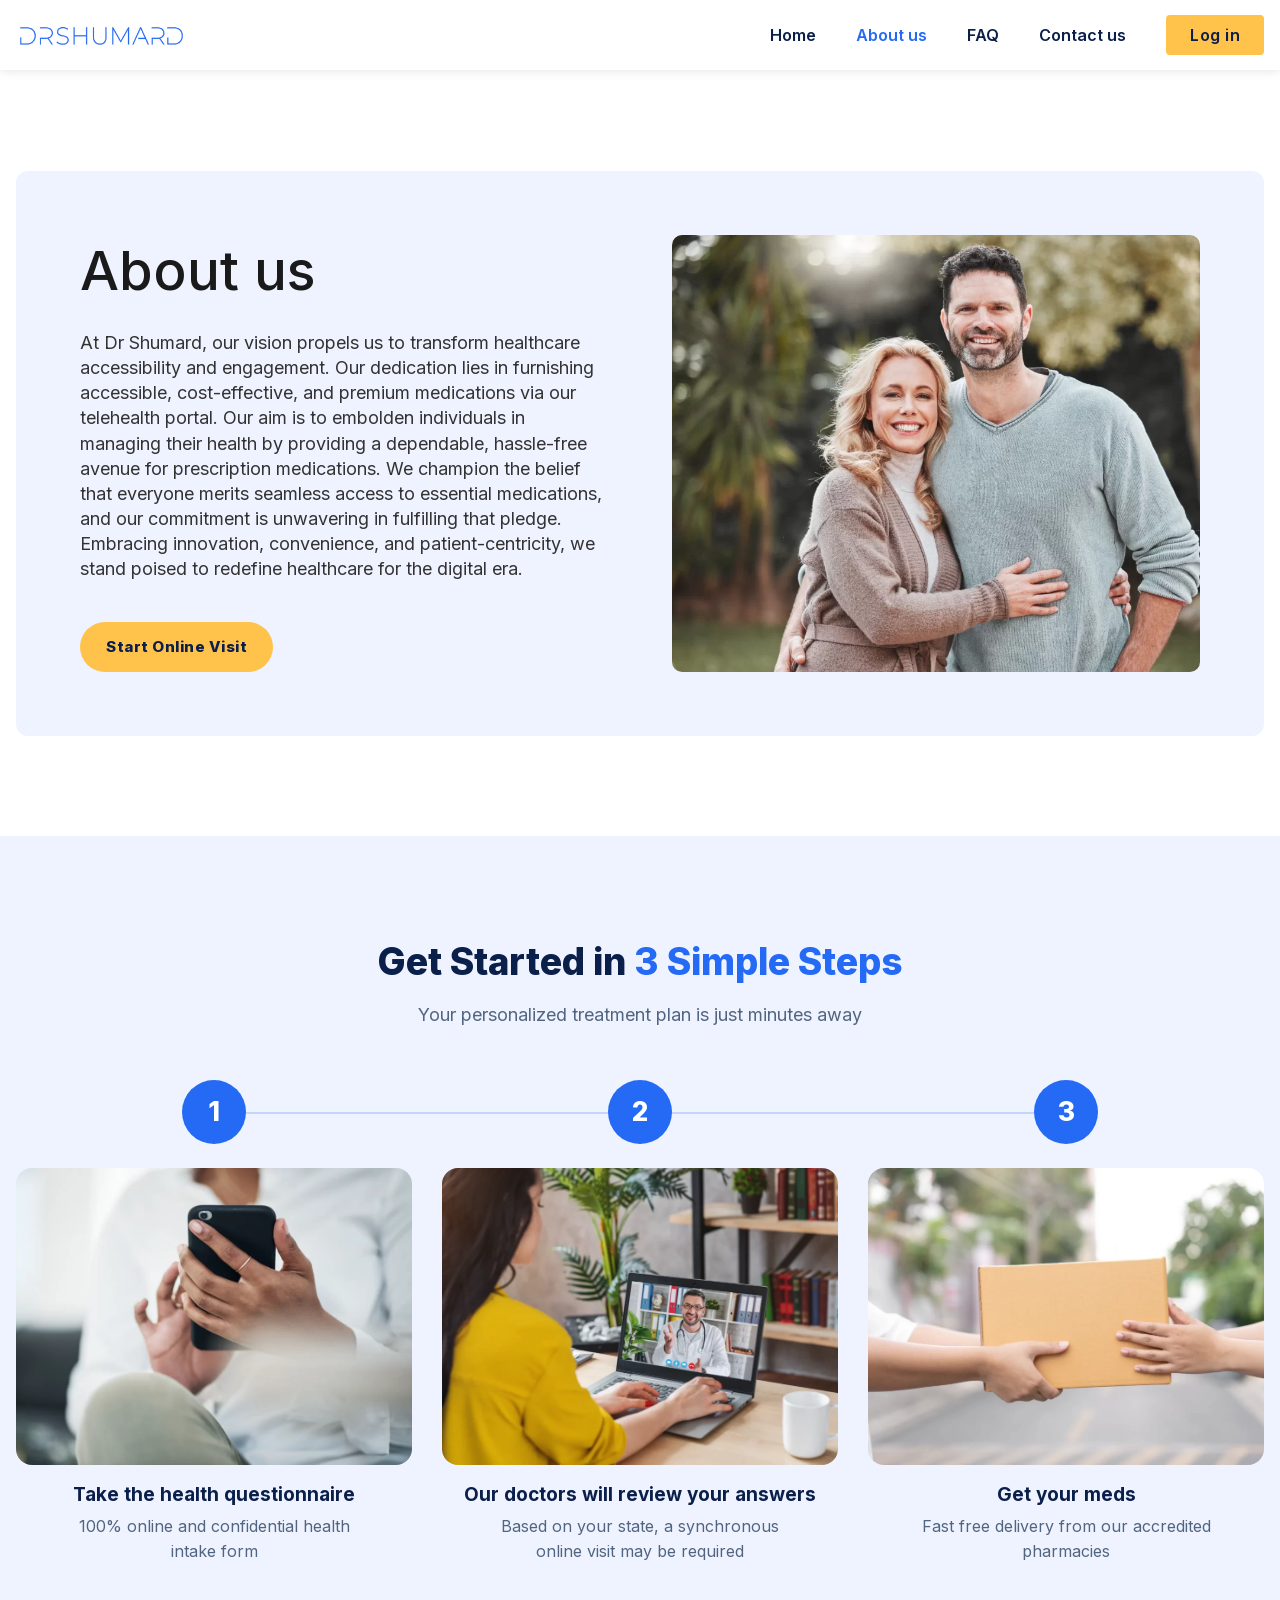
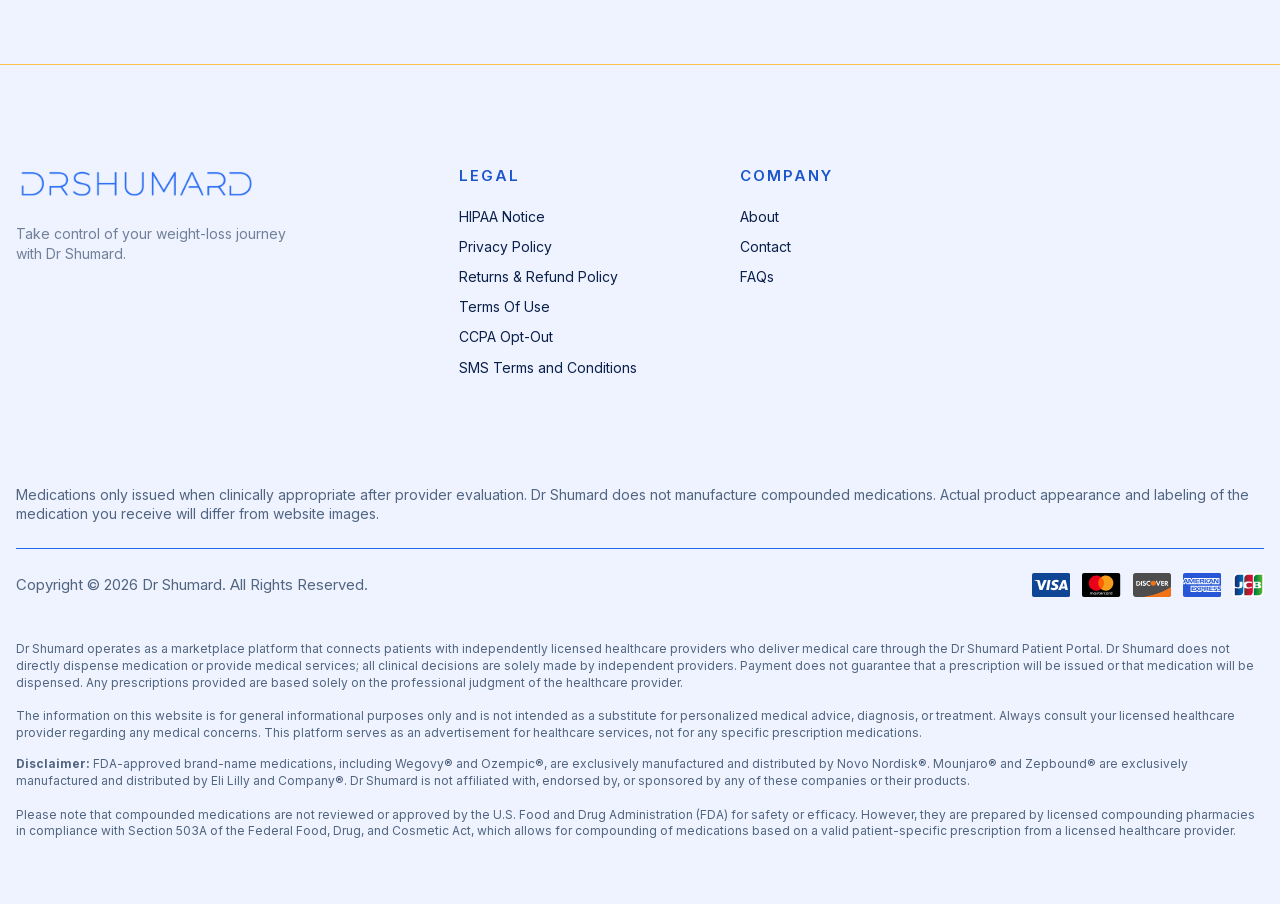
==== about/index.html @ da800d88 "Static Dr Shumard site, rebuilt from taylazhealth.com Plain HTML/CSS, no build step. Native contact " ====
<!DOCTYPE html>
<html lang="en">
<head>
  <meta charset="UTF-8">
  <meta name="viewport" content="width=device-width, initial-scale=1">
  <title>About Us – Dr Shumard</title>
  <link rel="canonical" href="https://drshumard.com/about/">
  <link rel="preload" href="/assets/fonts/inter-var.woff2" as="font" type="font/woff2" crossorigin>
  <link rel="stylesheet" href="/assets/css/style.css">
  <!-- WhiteLabelMD intake + tracking scripts, carried over from the original site -->
  <script>
function checkDebug(){if(!1===window.be_quiet)return!0;if(!1===window.checkDebugValue)return!1;if(window.checkDebugValue)return!0;return"1"===new URLSearchParams(window.location.search).get("elog")?window.checkDebugValue=!0:window.checkDebugValue=!1,window.checkDebugValue}
        function elog(e,c){c?console.log(e):checkDebug()&&console.log(e)}
        function tracking_start() { 
           var reset = new URLSearchParams(window.location.search).get("_track_reset");
           if(reset == "1") {
              forceTrackingCookie("");
           }
        
        }
function setTrackId(e) {
	elog("****SET efcid:" + e,window.trackDebug);
    window.trackingInfo.unid = e;
    wlmdSetCookie("efcid", e, 7);
    window.trackingInfo.codeset = 1;
    wlmdSetCookie("wlmd_tracking_unid", e, 7);
    elog("****Finished set efcid:" + e, window.trackDebug);
}
function useTrackId(e) {
	elog("****USE efcid:" + e);
    window.trackingInfo.unid = e;
    //wlmdSetCookie("efcid", e);
    window.trackingInfo.codeset = 1;
    //wlmdSetCookie("wlmd_tracking_unid", e, 7);
    elog("****Finished set efcid:" + e);
}

window.trackDebug = false;
  </script>
  <script src="/wp-content/uploads/common/wlmd-intake-default.js"></script>
  <script>
    /* set sku here, if chosen */
    window.page_presets = { "productRequested": "" };
    window.page_presets["caller_page"] = urlNoHash();
    function checkoutTrackingString() { return ""; }
  </script>
</head>
<body>
  <a class="skip-link" href="#main">Skip to main content</a>
  <a class="skip-link" href="#footer">Skip to footer</a>
  <header class="site-header">
    <div class="section site-header__bar">
      <div class="container site-header__inner">
        <a class="site-logo" href="/"><img src="/assets/img/logo.png" width="600" height="89" alt="Dr Shumard" fetchpriority="high"></a>
        <nav class="site-nav" aria-label="Menu">
          <ul class="site-nav__items" id="site-menu">
          <li><a href="/">Home</a></li>
          <li><a href="/about/" aria-current="page">About us</a></li>
          <li><a href="/faq/">FAQ</a></li>
          <li><a href="/contact-us/">Contact us</a></li>
          <li><a class="btn header-btn" href="https://drshumard.practicebetter.io/#/signin" target="_blank" rel="noopener">Log in</a></li>
          </ul>
          <button class="site-nav__toggle" type="button" aria-expanded="false" aria-controls="site-menu" aria-label="Open menu"><span class="site-nav__bars"><span></span></span></button>
        </nav>
      </div>
    </div>
  </header>
  <main id="main">
    <section class="section treat-info__section">
      <div class="container">
        <div class="block treat-info__container">
          <div class="block treat-info__content">
            <h1 class="treat-info__content-heading">About us</h1>
            <div class="treat-info__content-text rich-text">
<p>At Dr Shumard, our vision propels us to transform healthcare accessibility and engagement. Our dedication lies in furnishing accessible, cost-effective, and premium medications via our telehealth portal. Our aim is to embolden individuals in managing their health by providing a dependable, hassle-free avenue for prescription medications. We champion the belief that everyone merits seamless access to essential medications, and our commitment is unwavering in fulfilling that pledge. Embracing innovation, convenience, and patient-centricity, we stand poised to redefine healthcare for the digital era.</p>
            </div>
            <a class="btn btn-primary" href="/weight-loss-intake/">Start Online Visit</a>
          </div>
          <div class="block treat-info__image-wrap">
            <img class="treat-info__image" src="/assets/img/couple.webp" width="1024" height="738" alt="Happy couple embracing in a natural setting" loading="lazy">
          </div>
        </div>
      </div>
    </section>
    <section class="section steps-section" id="steps">
      <div class="container steps__inner">
        <h2 class="steps__title accent-text">Get Started in <span>3 Simple Steps</span></h2>
        <div class="steps__subtitle">Your personalized treatment plan is just minutes away</div>
        <ol class="steps__track">
          <li class="steps__item">
            <div class="steps__node"><span class="steps__node-num">1</span></div>
            <div class="steps__media"><img class="steps__image" src="/assets/img/phone.webp" width="1024" height="689" alt="Woman using a smartphone in a relaxed setting" loading="lazy"></div>
            <h3 class="steps__step-title">Take the health questionnaire</h3>
            <div class="steps__text">100% online and confidential health intake form</div>
          </li>
          <li class="steps__item">
            <div class="steps__node"><span class="steps__node-num">2</span></div>
            <div class="steps__media"><img class="steps__image" src="/assets/img/video-call.webp" width="1024" height="683" alt="Woman on a video call with her doctor" loading="lazy"></div>
            <h3 class="steps__step-title">Our doctors will review your answers</h3>
            <div class="steps__text">Based on your state, a synchronous online visit may be required</div>
          </li>
          <li class="steps__item">
            <div class="steps__node"><span class="steps__node-num">3</span></div>
            <div class="steps__media"><img class="steps__image" src="/assets/img/package.webp" width="1024" height="683" alt="Courier handing over a package" loading="lazy"></div>
            <h3 class="steps__step-title">Get your meds</h3>
            <div class="steps__text">Fast free delivery from our accredited pharmacies</div>
          </li>
        </ol>
      </div>
    </section>
  </main>
  <footer class="site-footer" id="footer">
    <div class="section site-footer__top">
      <div class="container site-footer__grid">
        <div class="block site-footer__brand">
          <a class="site-footer__logo" href="/"><img src="/assets/img/logo.png" width="600" height="89" alt="Dr Shumard" loading="lazy"></a>
          <div class="site-footer__tagline">Take control of your weight-loss journey with Dr Shumard.</div>
        </div>
        <div class="site-footer__columns">
          <div class="block footer-column">
            <div class="footer-column--title">Legal</div>
            <ul class="footer-column--menu">
              <li><a href="/hipaa/">HIPAA Notice</a></li>
              <li><a href="/privacy/">Privacy Policy</a></li>
              <li><a href="/returns-refund-policy/">Returns &amp; Refund Policy</a></li>
              <li><a href="/terms/">Terms Of Use</a></li>
              <li><a href="/ccpa/">CCPA Opt-Out</a></li>
              <li><a href="/sms-terms-and-conditions/">SMS Terms and Conditions</a></li>
            </ul>
          </div>
          <div class="block footer-column">
            <div class="footer-column--title">Company</div>
            <ul class="footer-column--menu footer-column--company">
              <li><a href="/about/">About</a></li>
              <li><a href="/contact-us/">Contact</a></li>
              <li><a href="/faq/">FAQs</a></li>
            </ul>
          </div>
        </div>
      </div>
    </div>
    <div class="section site-footer__bottom">
      <div class="container">
        <div class="site-footer__notice">Medications only issued when clinically appropriate after provider evaluation. Dr Shumard does not manufacture compounded medications. Actual product appearance and labeling of the medication you receive will differ from website images.</div>
        <hr class="site-footer__divider">
        <div class="block site-footer__row">
          <div class="site-footer__copyright">Copyright © 2026 Dr Shumard. All Rights Reserved.</div>
          <div class="site-footer__payments">
          <svg class="footer-pay-icon" role="img" aria-label="Visa" xmlns="http://www.w3.org/2000/svg" width="750" height="471" viewBox="0 0 750 471"><defs></defs><g stroke="none" stroke-width="1" fill="none" fill-rule="evenodd"><g fill-rule="nonzero"><rect fill="#0E4595" x="0" y="0" width="750" height="471" rx="40"></rect><polygon fill="#FFFFFF" points="278.1975 334.2275 311.5585 138.4655 364.9175 138.4655 331.5335 334.2275"></polygon><path d="M524.3075,142.6875 C513.7355,138.7215 497.1715,134.4655 476.4845,134.4655 C423.7605,134.4655 386.6205,161.0165 386.3045,199.0695 C386.0075,227.1985 412.8185,242.8905 433.0585,252.2545 C453.8275,261.8495 460.8105,267.9695 460.7115,276.5375 C460.5795,289.6595 444.1255,295.6545 428.7885,295.6545 C407.4315,295.6545 396.0855,292.6875 378.5625,285.3785 L371.6865,282.2665 L364.1975,326.0905 C376.6605,331.5545 399.7065,336.2895 423.6355,336.5345 C479.7245,336.5345 516.1365,310.2875 516.5505,269.6525 C516.7515,247.3835 502.5355,230.4355 471.7515,216.4645 C453.1005,207.4085 441.6785,201.3655 441.7995,192.1955 C441.7995,184.0585 451.4675,175.3575 472.3565,175.3575 C489.8055,175.0865 502.4445,178.8915 512.2925,182.8575 L517.0745,185.1165 L524.3075,142.6875" fill="#FFFFFF"></path><path d="M661.6145,138.4655 L620.3835,138.4655 C607.6105,138.4655 598.0525,141.9515 592.4425,154.6995 L513.1975,334.1025 L569.2285,334.1025 C569.2285,334.1025 578.3905,309.9805 580.4625,304.6845 C586.5855,304.6845 641.0165,304.7685 648.7985,304.7685 C650.3945,311.6215 655.2905,334.1025 655.2905,334.1025 L704.8025,334.1025 L661.6145,138.4655 Z M596.1975,264.8725 C600.6105,253.5935 617.4565,210.1495 617.4565,210.1495 C617.1415,210.6705 621.8365,198.8155 624.5315,191.4655 L628.1385,208.3435 C628.1385,208.3435 638.3555,255.0725 640.4905,264.8715 L596.1975,264.8715 L596.1975,264.8725 Z" fill="#FFFFFF"></path><path d="M 45.878906 138.46484 L 45.197266 142.53906 C 66.288263 147.64458 85.126465 155.03257 101.61914 164.22461 L 148.96484 333.91602 L 205.41992 333.84961 L 289.42383 138.46484 L 232.90234 138.46484 L 180.66211 271.96094 L 175.0957 244.83203 C 174.83824 244.00408 174.55942 243.17304 174.27344 242.3418 L 156.10742 154.99219 C 152.87742 142.59619 143.50892 138.89684 131.91992 138.46484 L 45.878906 138.46484 z " style="fill:#ffffff;fill-opacity:1"></path></g></g></svg>
          <svg class="footer-pay-icon" role="img" aria-label="Mastercard" xmlns="http://www.w3.org/2000/svg" width="750" height="471" viewBox="0 0 750 471"><defs></defs><g stroke="none" stroke-width="1" fill="none" fill-rule="evenodd"><g fill-rule="nonzero"><rect fill="#000000" x="0" y="0" width="750" height="471" rx="40"></rect><g transform="translate(133.000000, 48.000000)"><path d="M88.13,373.67 L88.13,348.82 C88.13,339.29 82.33,333.08 72.81,333.08 C67.81,333.08 62.46,334.74 58.73,340.08 C55.83,335.52 51.73,333.08 45.48,333.08 C40.7599149,332.876008 36.2525337,335.054575 33.48,338.88 L33.48,333.88 L25.61,333.88 L25.61,373.64 L33.48,373.64 L33.48,350.89 C33.48,343.89 37.62,340.54 43.42,340.54 C49.22,340.54 52.53,344.27 52.53,350.89 L52.53,373.67 L60.4,373.67 L60.4,350.89 C60.4,343.89 64.54,340.54 70.34,340.54 C76.14,340.54 79.45,344.27 79.45,350.89 L79.45,373.67 L88.13,373.67 Z M217.35,334.32 L202.85,334.32 L202.85,322.32 L195,322.32 L195,334.32 L186.72,334.32 L186.72,341.32 L195,341.32 L195,360 C195,369.11 198.31,374.5 208.25,374.5 C212.015784,374.421483 215.705651,373.426077 219,371.6 L216.51,364.6 C214.275685,365.996557 211.684475,366.715565 209.05,366.67 C204.91,366.67 202.84,364.18 202.84,360.04 L202.84,341 L217.34,341 L217.34,334.37 L217.35,334.32 Z M291.07,333.08 C286.709355,332.982846 282.618836,335.185726 280.3,338.88 L280.3,333.88 L272.43,333.88 L272.43,373.64 L280.3,373.64 L280.3,351.31 C280.3,344.68 283.61,340.54 289,340.54 C290.818809,340.613783 292.62352,340.892205 294.38,341.37 L296.87,333.91 C294.971013,333.43126 293.02704,333.153071 291.07,333.08 Z M179.66,337.22 C175.52,334.32 169.72,333.08 163.51,333.08 C153.57,333.08 147.36,337.64 147.36,345.51 C147.36,352.14 151.92,355.86 160.61,357.11 L164.75,357.52 C169.31,358.35 172.21,360.01 172.21,362.08 C172.21,364.98 168.9,367.08 162.68,367.08 C157.930627,367.177716 153.278889,365.724267 149.43,362.94 L145.29,369.15 C151.09,373.29 158.13,374.15 162.29,374.15 C173.89,374.15 180.1,368.77 180.1,361.31 C180.1,354.31 175.1,350.96 166.43,349.71 L162.29,349.3 C158.56,348.89 155.29,347.64 155.29,345.16 C155.29,342.26 158.6,340.16 163.16,340.16 C168.16,340.16 173.1,342.23 175.59,343.47 L179.66,337.22 Z M299.77,353.79 C299.77,365.79 307.64,374.5 320.48,374.5 C326.28,374.5 330.42,373.26 334.56,369.94 L330.42,363.73 C327.488758,366.10388 323.841703,367.41823 320.07,367.46 C313.07,367.46 307.64,362.08 307.64,354.21 C307.64,346.34 313,341 320.07,341 C323.841703,341.04177 327.488758,342.35612 330.42,344.73 L334.56,338.52 C330.42,335.21 326.28,333.96 320.48,333.96 C308.05,333.13 299.77,341.83 299.77,353.84 L299.77,353.79 Z M244.27,333.08 C232.67,333.08 224.8,341.36 224.8,353.79 C224.8,366.22 233.08,374.5 245.09,374.5 C250.932775,374.623408 256.638486,372.722682 261.24,369.12 L257.1,363.32 C253.772132,365.898743 249.708598,367.349004 245.5,367.46 C240.12,367.46 234.32,364.15 233.5,357.11 L262.91,357.11 L262.91,353.8 C262.91,341.37 255.45,333.09 244.27,333.09 L244.27,333.08 Z M243.86,340.54 C249.66,340.54 253.8,344.27 254.21,350.48 L232.68,350.48 C233.92,344.68 237.68,340.54 243.86,340.54 Z M136.59,353.79 L136.59,333.91 L128.72,333.91 L128.72,338.91 C125.82,335.18 121.72,333.11 115.88,333.11 C104.7,333.11 96.41,341.81 96.41,353.82 C96.41,365.83 104.69,374.53 115.88,374.53 C121.68,374.53 125.82,372.46 128.72,368.73 L128.72,373.73 L136.59,373.73 L136.59,353.79 Z M104.7,353.79 C104.7,346.33 109.26,340.54 117.13,340.54 C124.59,340.54 129.13,346.34 129.13,353.79 C129.13,361.66 124.13,367.04 117.13,367.04 C109.26,367.45 104.7,361.24 104.7,353.79 Z M410.78,333.08 C406.419355,332.982846 402.328836,335.185726 400.01,338.88 L400.01,333.88 L392.14,333.88 L392.14,373.64 L400,373.64 L400,351.31 C400,344.68 403.31,340.54 408.7,340.54 C410.518809,340.613783 412.32352,340.892205 414.08,341.37 L416.57,333.91 C414.671013,333.43126 412.72704,333.153071 410.77,333.08 L410.78,333.08 Z M380.13,353.79 L380.13,333.91 L372.26,333.91 L372.26,338.91 C369.36,335.18 365.26,333.11 359.42,333.11 C348.24,333.11 339.95,341.81 339.95,353.82 C339.95,365.83 348.23,374.53 359.42,374.53 C365.22,374.53 369.36,372.46 372.26,368.73 L372.26,373.73 L380.13,373.73 L380.13,353.79 Z M348.24,353.79 C348.24,346.33 352.8,340.54 360.67,340.54 C368.13,340.54 372.67,346.34 372.67,353.79 C372.67,361.66 367.67,367.04 360.67,367.04 C352.8,367.45 348.24,361.24 348.24,353.79 Z M460.07,353.79 L460.07,318.17 L452.2,318.17 L452.2,338.88 C449.3,335.15 445.2,333.08 439.36,333.08 C428.18,333.08 419.89,341.78 419.89,353.79 C419.89,365.8 428.17,374.5 439.36,374.5 C445.16,374.5 449.3,372.43 452.2,368.7 L452.2,373.7 L460.07,373.7 L460.07,353.79 Z M428.18,353.79 C428.18,346.33 432.74,340.54 440.61,340.54 C448.07,340.54 452.61,346.34 452.61,353.79 C452.61,361.66 447.61,367.04 440.61,367.04 C432.73,367.46 428.17,361.25 428.17,353.79 L428.18,353.79 Z" fill="#FFFFFF"></path><g><rect fill="#FF5F00" x="170.55" y="32.39" width="143.72" height="234.42"></rect><path d="M185.05,149.6 C185.05997,103.912554 205.96046,60.7376085 241.79,32.39 C180.662018,-15.6713968 92.8620037,-8.68523415 40.103462,48.4380037 C-12.6550796,105.561241 -12.6550796,193.638759 40.103462,250.761996 C92.8620037,307.885234 180.662018,314.871397 241.79,266.81 C205.96046,238.462391 185.05997,195.287446 185.05,149.6 Z" fill="#EB001B"></path><path d="M483.26,149.6 C483.30134,206.646679 450.756789,258.706022 399.455617,283.656273 C348.154445,308.606523 287.109181,302.064451 242.26,266.81 C278.098424,238.46936 299.001593,195.290092 299.001593,149.6 C299.001593,103.909908 278.098424,60.7306402 242.26,32.39 C287.109181,-2.86445052 348.154445,-9.40652324 399.455617,15.5437274 C450.756789,40.493978 483.30134,92.5533211 483.26,149.6 Z" fill="#F79E1B"></path></g></g></g></g></svg>
          <svg class="footer-pay-icon" role="img" aria-label="Discover" xmlns="http://www.w3.org/2000/svg" width="750" height="471" viewBox="0 0 750 471"><defs></defs><g stroke="none" stroke-width="1" fill="none" fill-rule="evenodd"><g fill-rule="nonzero"><path d="M52.8771038,0 C23.6793894,0 -4.55476115e-15,23.1545612 0,51.7102589 L0,419.289737 C0,447.850829 23.671801,471 52.8771038,471 L697.122894,471 C726.320615,471 750,447.845433 750,419.289737 L750,252.475404 L750,51.7102589 C750,23.1491677 726.328202,-4.4533018e-15 697.122894,0 L52.8771038,0 Z" fill="#4D4D4D"></path><path d="M314.569558,152.198414 C323.06625,152.198414 330.192577,153.9309 338.865308,158.110254 L338.865308,180.197198 C330.650269,172.563549 323.523875,169.368926 314.100058,169.368926 C295.577115,169.368926 281.009615,183.944539 281.009615,202.424438 C281.009615,221.911997 295.126279,235.620254 315.018404,235.620254 C323.972798,235.620254 330.967135,232.591128 338.865308,225.080186 L338.865308,247.178497 C329.883538,251.197965 322.604577,252.785079 314.100058,252.785079 C284.025202,252.785079 260.655798,230.849701 260.655798,202.560947 C260.655798,174.577103 284.647269,152.198414 314.569558,152.198414 Z M221.191404,152.807038 C232.293048,152.807038 242.451462,156.418802 250.944635,163.479831 L240.609981,176.340655 C235.465019,170.859895 230.599394,168.547945 224.682615,168.547945 C216.169885,168.547936 209.970327,173.154235 209.970327,179.215049 C209.970327,184.413218 213.450798,187.164422 225.302356,191.332621 C247.768529,199.141028 254.426462,206.064868 254.426462,221.354473 C254.426462,239.986821 240.026981,252.955721 219.503077,252.955721 C204.47426,252.955721 193.548154,247.330452 184.44824,234.636213 L197.205529,222.956624 C201.754702,231.315341 209.342452,235.792799 218.763144,235.792799 C227.573971,235.792799 234.097058,230.014421 234.097058,222.217168 C234.097058,218.175392 232.121269,214.709536 228.175702,212.259183 C226.189231,211.099073 222.254519,209.369382 214.522615,206.777734 C195.973058,200.43062 189.609,193.646221 189.609,180.386799 C189.609,164.636126 203.275981,152.807038 221.191404,152.807038 Z M446.886269,154.485036 L468.460788,154.485036 L495.464615,219.130417 L522.815885,154.485036 L544.22701,154.485036 L500.482644,253.198414 L489.855019,253.198414 L446.886269,154.485036 Z M64.8212135,154.632923 L93.811974,154.632923 C125.842394,154.632923 148.170827,174.418596 148.170827,202.822609 C148.170827,216.985567 141.340038,230.679389 129.788913,239.766893 C120.068962,247.437722 108.994192,250.877669 93.6598558,250.877669 L64.8212135,250.877669 L64.8212135,154.632923 Z M157.25849,154.632923 L177.009462,154.632923 L177.009462,250.877669 L157.25849,250.877669 L157.25849,154.632923 Z M553.156923,154.632923 L609.168423,154.632923 L609.168423,170.940741 L572.892875,170.940741 L572.892875,192.303392 L607.831279,192.303392 L607.831279,208.603619 L572.892875,208.603619 L572.892875,234.583122 L609.168423,234.583122 L609.168423,250.877669 L553.156923,250.877669 L553.156923,154.632923 Z M622.250596,154.632923 L651.534327,154.632923 C674.313452,154.632923 687.366663,165.030007 687.366663,183.048838 C687.366663,197.784414 679.179923,207.454847 664.302885,210.332805 L696.176385,250.877669 L671.888144,250.877669 L644.551904,212.213673 L641.977163,212.213673 L641.977163,250.877669 L622.250596,250.877669 L622.250596,154.632923 Z M641.977163,169.791736 L641.977163,198.939525 L647.748269,198.939525 C660.360308,198.939525 667.044769,193.734406 667.044769,184.05942 C667.044769,174.693052 660.359106,169.791736 648.060019,169.791736 L641.977163,169.791736 Z M84.5571663,170.940741 L84.5571663,234.583122 L89.8568962,234.583122 C102.619538,234.583122 110.679663,232.259105 116.885144,226.934514 C123.71575,221.152572 127.824519,211.920423 127.824519,202.684197 C127.824519,193.462833 123.71575,184.505917 116.885144,178.723975 C110.361615,173.113074 102.619538,170.940741 89.8568962,170.940741 L84.5571663,170.940741 Z" fill="#FFFFFF"></path><path d="M399.164288,151.559424 C428.914452,151.559424 453.031096,173.727429 453.031096,201.112187 L453.031096,201.143399 C453.031096,228.528147 428.914452,250.727374 399.164288,250.727374 C369.414125,250.727374 345.297481,228.528147 345.297481,201.143399 L345.297481,201.112187 C345.297481,173.727429 369.414125,151.559424 399.164288,151.559424 Z M749.982612,271.093939 C724.934651,288.327133 537.408564,411.490963 212.719237,470.985071 L697.105507,470.985071 C726.303228,470.985071 749.982612,447.830504 749.982612,419.274807 L749.982612,271.093939 Z" fill="#F47216"></path></g></g></svg>
          <svg class="footer-pay-icon" role="img" aria-label="American Express" xmlns="http://www.w3.org/2000/svg" width="750" height="471" viewBox="0 0 750 471"><defs></defs><g stroke="none" stroke-width="1" fill="none" fill-rule="evenodd"><g fill-rule="nonzero"><rect fill="#2557D6" x="0" y="0" width="750" height="471" rx="40"></rect><path d="M0.002688,221.18508 L36.026849,221.18508 L44.149579,201.67506 L62.334596,201.67506 L70.436042,221.18508 L141.31637,221.18508 L141.31637,206.26909 L147.64322,221.24866 L184.43894,221.24866 L190.76579,206.04654 L190.76579,221.18508 L366.91701,221.18508 L366.83451,189.15941 L370.2427,189.15941 C372.62924,189.24161 373.3263,189.46144 373.3263,193.38516 L373.3263,221.18508 L464.43232,221.18508 L464.43232,213.72973 C471.78082,217.6508 483.21064,221.18508 498.25086,221.18508 L536.57908,221.18508 L544.78163,201.67506 L562.96664,201.67506 L570.98828,221.18508 L644.84844,221.18508 L644.84844,202.65269 L656.0335,221.18508 L715.22061,221.18508 L715.22061,98.67789 L656.64543,98.67789 L656.64543,113.14614 L648.44288,98.67789 L588.33787,98.67789 L588.33787,113.14614 L580.80579,98.67789 L499.61839,98.67789 C486.02818,98.67789 474.08221,100.5669 464.43232,105.83121 L464.43232,98.67789 L408.40596,98.67789 L408.40596,105.83121 C402.26536,100.40529 393.89786,98.67789 384.59383,98.67789 L179.90796,98.67789 L166.17407,130.3194 L152.07037,98.67789 L87.59937,98.67789 L87.59937,113.14614 L80.516924,98.67789 L25.533518,98.67789 L-2.99999999e-06,156.92445 L-2.99999999e-06,221.18508 L0.002597,221.18508 L0.002688,221.18508 Z M227.39957,203.51436 L205.78472,203.51436 L205.70492,134.72064 L175.13228,203.51436 L156.62,203.51436 L125.96754,134.6597 L125.96754,203.51436 L83.084427,203.51436 L74.982981,183.92222 L31.083524,183.92222 L22.8996,203.51436 L4.7e-05,203.51436 L37.756241,115.67692 L69.08183,115.67692 L104.94103,198.84086 L104.94103,115.67692 L139.35289,115.67692 L166.94569,175.26406 L192.29297,115.67692 L227.39657,115.67692 L227.39657,203.51436 L227.39957,203.51436 Z M67.777214,165.69287 L53.346265,130.67606 L38.997794,165.69287 L67.777214,165.69287 Z M313.41947,203.51436 L242.98611,203.51436 L242.98611,115.67692 L313.41947,115.67692 L313.41947,133.96821 L264.07116,133.96821 L264.07116,149.8009 L312.23551,149.8009 L312.23551,167.80606 L264.07116,167.80606 L264.07116,185.34759 L313.41947,185.34759 L313.41947,203.51436 Z M412.67528,139.33321 C412.67528,153.33782 403.28877,160.57326 397.81863,162.74575 C402.43206,164.49434 406.37237,167.58351 408.24808,170.14281 C411.22525,174.51164 411.73875,178.41416 411.73875,186.25897 L411.73875,203.51436 L390.47278,203.51436 L390.39298,192.43732 C390.39298,187.1518 390.90115,179.55074 387.0646,175.32499 C383.98366,172.23581 379.28774,171.56552 371.69714,171.56552 L349.06363,171.56552 L349.06363,203.51436 L327.98125,203.51436 L327.98125,115.67692 L376.47552,115.67692 C387.25084,115.67692 395.18999,115.9604 402.00639,119.88413 C408.67644,123.80786 412.67529,129.53581 412.67529,139.33321 L412.67528,139.33321 Z M386.02277,152.37632 C383.1254,154.12756 379.69859,154.18584 375.59333,154.18584 L349.97998,154.18584 L349.97998,134.67583 L375.94186,134.67583 C379.61611,134.67583 383.44999,134.8401 385.94029,136.26016 C388.67536,137.53981 390.36749,140.26337 390.36749,144.02548 C390.36749,147.86443 388.75784,150.95361 386.02277,152.37632 Z M446.48908,203.51436 L424.97569,203.51436 L424.97569,115.67692 L446.48908,115.67692 L446.48908,203.51436 Z M696.22856,203.51436 L666.35032,203.51436 L626.38585,137.58727 L626.38585,203.51436 L583.44687,203.51436 L575.24166,183.92222 L531.44331,183.92222 L523.48287,203.51436 L498.81137,203.51436 C488.56284,203.51436 475.58722,201.25709 468.23872,193.79909 C460.82903,186.3411 456.97386,176.23903 456.97386,160.26593 C456.97386,147.23895 459.27791,135.33 468.33983,125.91941 C475.15621,118.90916 485.83044,115.67692 500.35982,115.67692 L520.77174,115.67692 L520.77174,134.49809 L500.78818,134.49809 C493.0938,134.49809 488.74909,135.63733 484.564,139.70147 C480.96957,143.4 478.50322,150.39171 478.50322,159.59829 C478.50322,169.00887 480.38158,175.79393 484.30061,180.22633 C487.5465,183.70232 493.445,184.75677 498.99495,184.75677 L508.46393,184.75677 L538.17987,115.67957 L569.77152,115.67957 L605.46843,198.76138 L605.46843,115.67957 L637.5709,115.67957 L674.6327,176.85368 L674.6327,115.67957 L696.22856,115.67957 L696.22856,203.51436 Z M568.07051,165.69287 L553.47993,130.67606 L538.96916,165.69287 L568.07051,165.69287 Z" fill="#FFFFFF"></path><path d="M749.95644,343.76716 C744.83485,351.22516 734.85504,355.00582 721.34464,355.00582 L680.62723,355.00582 L680.62723,336.1661 L721.17969,336.1661 C725.20248,336.1661 728.01736,335.63887 729.71215,333.99096 C731.18079,332.63183 732.2051,330.65804 732.2051,328.26036 C732.2051,325.70107 731.18079,323.66899 729.62967,322.45028 C728.09984,321.10969 725.87294,320.50033 722.20135,320.50033 C702.40402,319.83005 677.70592,321.10969 677.70592,293.30714 C677.70592,280.56363 685.83131,267.14983 707.95664,267.14983 L749.95379,267.14983 L749.95644,249.66925 L710.93382,249.66925 C699.15812,249.66925 690.60438,252.47759 684.54626,256.84375 L684.54626,249.66925 L626.83044,249.66925 C617.60091,249.66925 606.76706,251.94771 601.64279,256.84375 L601.64279,249.66925 L498.57751,249.66925 L498.57751,256.84375 C490.37496,250.95154 476.53466,249.66925 470.14663,249.66925 L402.16366,249.66925 L402.16366,256.84375 C395.67452,250.58593 381.24357,249.66925 372.44772,249.66925 L296.3633,249.66925 L278.95252,268.43213 L262.64586,249.66925 L148.99149,249.66925 L148.99149,372.26121 L260.50676,372.26121 L278.447,353.20159 L295.34697,372.26121 L364.08554,372.32211 L364.08554,343.48364 L370.84339,343.48364 C379.96384,343.62405 390.72054,343.25845 400.21079,339.17311 L400.21079,372.25852 L456.90762,372.25852 L456.90762,340.30704 L459.64268,340.30704 C463.13336,340.30704 463.47657,340.45011 463.47657,343.92344 L463.47657,372.25587 L635.71144,372.25587 C646.64639,372.25587 658.07621,369.46873 664.40571,364.41107 L664.40571,372.25587 L719.03792,372.25587 C730.40656,372.25587 741.50913,370.66889 749.95644,366.60475 L749.95644,343.76712 L749.95644,343.76716 Z M408.45301,296.61266 C408.45301,321.01872 390.16689,326.05784 371.7371,326.05784 L345.42935,326.05784 L345.42935,355.52685 L304.44855,355.52685 L278.48667,326.44199 L251.5058,355.52685 L167.9904,355.52685 L167.9904,267.66822 L252.79086,267.66822 L278.73144,296.46694 L305.55002,267.66822 L372.92106,267.66822 C389.6534,267.66822 408.45301,272.28078 408.45301,296.61266 Z M240.82781,337.04655 L188.9892,337.04655 L188.9892,319.56596 L235.27785,319.56596 L235.27785,301.64028 L188.9892,301.64028 L188.9892,285.66718 L241.84947,285.66718 L264.91132,311.27077 L240.82781,337.04655 Z M324.3545,347.10668 L291.9833,311.3189 L324.3545,276.6677 L324.3545,347.10668 Z M372.2272,308.04117 L344.98027,308.04117 L344.98027,285.66718 L372.47197,285.66718 C380.08388,285.66718 385.36777,288.75636 385.36777,296.43956 C385.36777,304.03796 380.32865,308.04117 372.2272,308.04117 Z M514.97053,267.66815 L585.34004,267.66815 L585.34004,285.83764 L535.96778,285.83764 L535.96778,301.81074 L584.1348,301.81074 L584.1348,319.73642 L535.96778,319.73642 L535.96778,337.21701 L585.34004,337.29641 L585.34004,355.52678 L514.97053,355.52678 L514.97053,267.66815 Z M487.91724,314.6973 C492.61049,316.42205 496.44703,319.51387 498.24559,322.07317 C501.22276,326.36251 501.65378,330.36571 501.73891,338.10985 L501.73891,355.52685 L480.5714,355.52685 L480.5714,344.53458 C480.5714,339.24908 481.08223,331.42282 477.1632,327.33748 C474.08226,324.19002 469.38635,323.4376 461.69463,323.4376 L439.16223,323.4376 L439.16223,355.52685 L417.97609,355.52685 L417.97609,267.66822 L466.65393,267.66822 C477.32816,267.66822 485.10236,268.13716 492.02251,271.81449 C498.6766,275.8177 502.86168,281.30191 502.86168,291.3245 C502.85868,305.34765 493.46719,312.50362 487.91724,314.6973 Z M475.99899,303.59022 C473.17879,305.25668 469.69077,305.39975 465.58817,305.39975 L439.97483,305.39975 L439.97483,285.66718 L465.9367,285.66718 C469.69077,285.66718 473.4475,285.74658 475.99899,287.25416 C478.7314,288.67687 480.36499,291.39779 480.36499,295.15725 C480.36499,298.91672 478.7314,301.94496 475.99899,303.59022 Z M666.33539,309.1866 C670.44067,313.41766 672.64095,318.7588 672.64095,327.80112 C672.64095,346.70178 660.78278,355.5242 639.51948,355.5242 L598.45353,355.5242 L598.45353,336.68449 L639.35453,336.68449 C643.35337,336.68449 646.18954,336.15726 647.9668,334.50934 C649.41681,333.15021 650.45709,331.17643 650.45709,328.77875 C650.45709,326.21944 649.33167,324.18738 647.88433,322.96866 C646.27201,321.62807 644.04778,321.01872 640.37619,321.01872 C620.65868,320.34843 595.9659,321.62807 595.9659,293.82551 C595.9659,281.08201 604.00615,267.66822 626.11019,267.66822 L668.37872,267.66822 L668.37872,286.36752 L629.70196,286.36752 C625.86809,286.36752 623.37512,286.51059 621.25464,287.9545 C618.94527,289.37721 618.08856,291.48876 618.08856,294.2759 C618.08856,297.59028 620.04941,299.8449 622.702,300.81987 C624.92624,301.59084 627.31543,301.81603 630.9072,301.81603 L642.25722,302.12071 C653.703,302.39889 661.55967,304.37003 666.33539,309.1866 Z M750,285.66718 L711.57335,285.66718 C707.7368,285.66718 705.18797,285.81025 703.04088,287.25416 C700.81665,288.67687 699.95995,290.78843 699.95995,293.57558 C699.95995,296.88994 701.83831,299.14456 704.57071,300.11953 C706.79495,300.8905 709.18415,301.1157 712.6961,301.1157 L724.12327,301.42038 C735.65419,301.70387 743.35123,303.67765 748.04448,308.49157 C748.89852,309.16186 749.41202,309.91428 750,310.6667 L750,285.66718 Z" fill="#FFFFFF"></path></g></g></svg>
          <svg class="footer-pay-icon" role="img" aria-label="JCB" xmlns="http://www.w3.org/2000/svg" height="231.511" width="300" viewBox="0 0 300.00001 231.511" y="0px" x="0px"><defs></defs><style type="text/css"> .st0{fill:#FFFFFF;} .st1{fill:url(#SVGID_1_);} .st2{fill:url(#SVGID_2_);} .st3{fill:url(#SVGID_3_);} .st4{fill:url(#SVGID_4_);} .st5{fill:url(#SVGID_5_);} </style><g transform="translate(-9.4000001,96.810998)"><g transform="matrix(1.8215159,0,0,1.8215159,-8.5437653,-109.83667)"><path style="fill:#ffffff" d="m 174,108.3 c 0,14 -11.4,25.4 -25.4,25.4 l -138.2,0 0,-100.6 c 0,-14 11.4,-25.4 25.4,-25.4 l 138.2,0 0,100.6 z" class="st0"></path><g><lineargradient gradienttransform="matrix(1.125,0,0,1.125,-11.9755,-13.8615)" y2="81.398598" x2="157.3299" y1="81.398598" x1="117.3856" gradientunits="userSpaceOnUse" id="SVGID_1_"><stop style="stop-color:#007940" offset="0"></stop><stop style="stop-color:#00873F" offset="0.2285"></stop><stop style="stop-color:#40A737" offset="0.7433"></stop><stop style="stop-color:#5CB531" offset="1"></stop></lineargradient><path style="fill:url(#SVGID_1_)" d="m 129,82.5 10.5,0 c 0.3,0 1,-0.1 1.3,-0.1 2,-0.4 3.7,-2.2 3.7,-4.7 0,-2.4 -1.7,-4.2 -3.7,-4.7 -0.3,-0.1 -0.9,-0.1 -1.3,-0.1 l -10.5,0 0,9.6 z" class="st1"></path><lineargradient gradienttransform="matrix(1.125,0,0,1.125,-11.9755,-13.8615)" y2="75.171402" x2="157.3318" y1="75.171402" x1="117.3844" gradientunits="userSpaceOnUse" id="SVGID_2_"><stop style="stop-color:#007940" offset="0"></stop><stop style="stop-color:#00873F" offset="0.2285"></stop><stop style="stop-color:#40A737" offset="0.7433"></stop><stop style="stop-color:#5CB531" offset="1"></stop></lineargradient><path style="fill:url(#SVGID_2_)" d="m 138.3,16.2 c -10,0 -18.2,8.1 -18.2,18.2 l 0,18.9 25.7,0 c 0.6,0 1.3,0 1.8,0.1 5.8,0.3 10.1,3.3 10.1,8.5 0,4.1 -2.9,7.6 -8.3,8.3 l 0,0.2 c 5.9,0.4 10.4,3.7 10.4,8.8 0,5.5 -5,9.1 -11.6,9.1 l -28.2,0 0,37 26.7,0 c 10,0 18.2,-8.1 18.2,-18.2 l 0,-90.9 -26.6,0 z" class="st2"></path><lineargradient gradienttransform="matrix(1.125,0,0,1.125,-11.9755,-13.8615)" y2="68.399101" x2="157.33051" y1="68.399101" x1="117.3846" gradientunits="userSpaceOnUse" id="SVGID_3_"><stop style="stop-color:#007940" offset="0"></stop><stop style="stop-color:#00873F" offset="0.2285"></stop><stop style="stop-color:#40A737" offset="0.7433"></stop><stop style="stop-color:#5CB531" offset="1"></stop></lineargradient><path style="fill:url(#SVGID_3_)" d="m 143.2,63.1 c 0,-2.4 -1.7,-4 -3.7,-4.3 -0.2,0 -0.7,-0.1 -1,-0.1 l -9.5,0 0,8.8 9.5,0 c 0.3,0 0.9,0 1,-0.1 2,-0.3 3.7,-1.9 3.7,-4.3 z" class="st3"></path></g><lineargradient gradienttransform="matrix(1.125,0,0,1.125,-11.9755,-13.8615)" y2="75.171402" x2="68.522102" y1="75.171402" x1="27.9594" gradientunits="userSpaceOnUse" id="SVGID_4_"><stop style="stop-color:#1F286F" offset="0"></stop><stop style="stop-color:#004E94" offset="0.4751"></stop><stop style="stop-color:#0066B1" offset="0.8261"></stop><stop style="stop-color:#006FBC" offset="1"></stop></lineargradient><path style="fill:url(#SVGID_4_)" d="m 37.7,16.2 c -10,0 -18.2,8.1 -18.2,18.2 l 0,44.9 c 5.1,2.5 10.4,4.1 15.7,4.1 6.3,0 9.7,-3.8 9.7,-9 l 0,-21.2 15.6,0 0,21.1 c 0,8.2 -5.1,14.9 -22.4,14.9 -10.5,0 -18.7,-2.3 -18.7,-2.3 l 0,38.3 26.7,0 c 10,0 18.2,-8.1 18.2,-18.2 l 0,-90.8 -26.6,0 z" class="st4"></path><lineargradient gradienttransform="matrix(1.125,0,0,1.125,-11.9755,-13.8615)" y2="75.171402" x2="111.8553" y1="75.171402" x1="72.459503" gradientunits="userSpaceOnUse" id="SVGID_5_"><stop style="stop-color:#6C2C2F" offset="0"></stop><stop style="stop-color:#882730" offset="0.1735"></stop><stop style="stop-color:#BE1833" offset="0.5731"></stop><stop style="stop-color:#DC0436" offset="0.8585"></stop><stop style="stop-color:#E60039" offset="1"></stop></lineargradient><path style="fill:url(#SVGID_5_)" d="m 88,16.2 c -10,0 -18.2,8.1 -18.2,18.2 l 0,23.8 c 4.6,-3.9 12.6,-6.4 25.5,-5.8 6.9,0.3 14.3,2.2 14.3,2.2 l 0,7.7 c -3.7,-1.9 -8.1,-3.6 -13.8,-4 -9.8,-0.7 -15.7,4.1 -15.7,12.5 0,8.5 5.9,13.3 15.7,12.5 5.7,-0.4 10.1,-2.2 13.8,-4 l 0,7.7 c 0,0 -7.3,1.9 -14.3,2.2 -12.9,0.6 -20.9,-1.9 -25.5,-5.8 l 0,42 26.7,0 c 10,0 18.2,-8.1 18.2,-18.2 l 0,-91 -26.7,0 z" class="st5"></path></g><g></g></g></svg>
          </div>
        </div>
      </div>
      <div class="container">
        <div class="site-footer__legal">
<p>Dr Shumard operates as a marketplace platform that connects patients with independently licensed healthcare providers who deliver medical care through the Dr Shumard Patient Portal. Dr Shumard does not directly dispense medication or provide medical services; all clinical decisions are solely made by independent providers. Payment does not guarantee that a prescription will be issued or that medication will be dispensed. Any prescriptions provided are based solely on the professional judgment of the healthcare provider.<br><br>The information on this website is for general informational purposes only and is not intended as a substitute for personalized medical advice, diagnosis, or treatment. Always consult your licensed healthcare provider regarding any medical concerns. This platform serves as an advertisement for healthcare services, not for any specific prescription medications.</p>
<p><b>Disclaimer:</b> FDA-approved brand-name medications, including Wegovy® and Ozempic®, are exclusively manufactured and distributed by Novo Nordisk®. Mounjaro® and Zepbound® are exclusively manufactured and distributed by Eli Lilly and Company®. Dr Shumard is not affiliated with, endorsed by, or sponsored by any of these companies or their products.<br><br>Please note that compounded medications are not reviewed or approved by the U.S. Food and Drug Administration (FDA) for safety or efficacy. However, they are prepared by licensed compounding pharmacies in compliance with Section 503A of the Federal Food, Drug, and Cosmetic Act, which allows for compounding of medications based on a valid patient-specific prescription from a licensed healthcare provider.</p>
        </div>
      </div>
    </div>
  </footer>
  <script src="/assets/js/main.js" defer></script>
<!-- Begin snippet by: wlmdFooterSnippet -->
  <!-- NOTE no directives: ga_setup_accounts -->
<!-- NOTE no directives: fb_setup_accounts -->

<script>
function awaitCTO() {
  if(typeof clickTrackingOperations === "function") {
     return clickTrackingOperations();
  }
  
  setTimeout(awaitCTO,300);
}
awaitCTO();
if(document.getElementById("myBtn-mdl")) {
    document.getElementById("myBtn-mdl").onclick = function () {
        showIntakeForm();
        //document.getElementById("intake_form_area").style.display="block";
    };
}
try {
  myCloseActions();
} catch(e) {
    // console.log(e.message);
}
</script>    
<!-- * End snippet by: wlmdFooterSnippet -->
</body>
</html>
---- assets/css/style.css ----
/* ==========================================================================
   Dr Shumard — site styles
   Rebuilt from the original Bricks/WordPress site as static HTML + CSS.
   Root font-size is 62.5%, so 1rem = 10px throughout.
   ========================================================================== */

/* ---- Fonts (self-hosted Inter variable font) --------------------------- */
@font-face {
  font-family: "Inter";
  font-style: normal;
  font-weight: 100 900;
  font-display: swap;
  src: url("../fonts/inter-var.woff2") format("woff2");
}
@font-face {
  font-family: "Inter";
  font-style: italic;
  font-weight: 100 900;
  font-display: swap;
  src: url("../fonts/inter-var-italic.woff2") format("woff2");
}

/* ---- Design tokens ----------------------------------------------------- */
:root {
  /* Brand colours */
  --brand: #256AF4;          /* main blue */
  --brand-dark: #1B55CC;     /* hover state, small blue text on light backgrounds */
  --brand-tint: #EAF1FF;     /* chips, feature icons */
  --brand-tint-border: #BFD4FA;
  --accent: #FFC24A;         /* yellow: buttons, highlights on blue */
  --accent-hover: #F5B32E;
  --btn-text: #0B1F4B;       /* text on yellow buttons */
  --text: #0B1F4B;
  --text-secondary: #526580;
  --text-light: #FFFFFF;
  --dark-bg: #0A2463;        /* deep blue sections */
  --light-bg: #EEF3FF;       /* tinted sections */
  --surface: #FFFFFF;
  --surface-alt: #F5F8FF;
  --border: #D5E0F7;
  --white: #FFFFFF;

  /* Fluid type scale */
  --text-s: clamp(1.42rem, calc(0.00074 * (100vw - 36rem) + 1.42rem), 1.5rem);
  --text-m: clamp(1.6rem, calc(0.00185 * (100vw - 36rem) + 1.6rem), 1.8rem);
  --text-l: clamp(1.8rem, calc(0.00333 * (100vw - 36rem) + 1.8rem), 2.16rem);
  --text-xl: clamp(2.02rem, calc(0.00528 * (100vw - 36rem) + 2.02rem), 2.59rem);
  --h-4: clamp(1.6rem, calc(0.0012 * (100vw - 36rem) + 1.6rem), 1.73rem);
  --h-3: clamp(2rem, calc(0.00556 * (100vw - 36rem) + 2rem), 2.6rem);
  --h-2: clamp(2.5rem, calc(0.01296 * (100vw - 36rem) + 2.5rem), 3.9rem);
  --h-1: clamp(3.13rem, calc(0.02519 * (100vw - 36rem) + 3.13rem), 5.85rem);
}

/* ---- Base -------------------------------------------------------------- */
*, ::before, ::after { box-sizing: border-box; }

html {
  font-size: 62.5%;
  scroll-behavior: smooth;
  -webkit-text-size-adjust: 100%;
}

body {
  margin: 0;
  background-color: #fff;
  color: var(--text);
  font-family: "Inter", -apple-system, BlinkMacSystemFont, "Segoe UI", Roboto, Helvetica, Arial, sans-serif;
  font-size: var(--text-m);
  font-weight: 400;
  line-height: 1.4;
  font-optical-sizing: none; /* the original site shipped Inter's text cut at every size */
  -webkit-font-smoothing: antialiased;
  -moz-osx-font-smoothing: grayscale;
}
body.no-scroll { overflow: hidden; }

h1, h2, h3, h4, h5, h6 {
  margin: 0;
  font-weight: 700;
  line-height: 1.4;
  text-rendering: optimizelegibility;
}
h1 { font-size: var(--h-1); }
h2 { font-size: var(--h-2); }
h3 { font-size: var(--h-3); }
h4 { font-size: var(--h-4); }

.site-header, main, .site-footer { width: 100%; }

img { max-width: 100%; height: auto; vertical-align: middle; border-style: none; }
svg { max-width: 100%; }
a { color: inherit; text-decoration: none; }
button { font: inherit; color: inherit; }

.skip-link {
  position: absolute;
  top: 0; left: 0;
  width: 1px; height: 1px;
  padding: 5px 10px;
  overflow: hidden;
  clip: rect(1px, 1px, 1px, 1px);
  white-space: nowrap;
  background: #000;
  color: #fff;
  font-weight: 700;
  border-bottom-right-radius: 8px;
  z-index: 9999;
}
.skip-link:focus { clip: auto; width: auto; height: auto; overflow: visible; }

p { margin: 0; }

/* Rich-text areas (paragraph rhythm and link colour as on the original site) */
.rich-text p { margin-bottom: 1.2em; }
.rich-text p:last-child { margin-bottom: 0; }
.rich-text ul, .rich-text ol { margin: 1em 0; padding-left: 40px; }
.rich-text a { color: var(--brand); }
.rich-text a:hover { color: var(--brand-dark); }

/* ---- Layout primitives ------------------------------------------------- */
.section {
  display: flex;
  flex-direction: column;
  align-items: center;
  width: 100%;
  margin: 0 auto;
  padding: 10rem 16px;
}
@media (max-width: 767px) { .section { padding-top: 6rem; padding-bottom: 6rem; } }
@media (max-width: 478px) { .section { padding-top: 4rem; padding-bottom: 4rem; } }

.container {
  display: flex;
  flex-direction: column;
  align-items: flex-start;
  width: 1280px;
  max-width: 100%;
  margin: 0 auto;
}

.block {
  display: flex;
  flex-direction: column;
  align-items: flex-start;
  width: 100%;
}

.btn {
  display: inline-flex;
  align-items: center;
  justify-content: center;
  gap: 10px;
  padding: .5em 1em;
  border: 0;
  letter-spacing: .5px;
  text-align: center;
  cursor: pointer;
}

.btn-primary {
  background-color: var(--accent);
  color: var(--btn-text);
  font-size: 15px;
  font-weight: 800;
  text-align: center;
  border-radius: 999px;
  padding: 1.45rem 2.6rem;
  transition: background-color .2s ease, transform .2s ease;
}
.btn-primary:hover { background-color: var(--accent-hover); transform: translateY(-.2rem); }

.btn-ghost {
  background-color: color-mix(in srgb, var(--white) 8%, transparent);
  color: var(--text-light);
  font-size: 15px;
  font-weight: 800;
  text-align: center;
  border: 1px solid color-mix(in srgb, var(--white) 28%, transparent);
  border-radius: 999px;
  padding: 1.45rem 2.6rem;
  transition: background-color .2s ease, border-color .2s ease;
}
.btn-ghost:hover { background-color: color-mix(in srgb, var(--white) 16%, transparent); }

@media (max-width: 478px) {
  .btn-primary, .btn-ghost { width: 100%; }
}

/* ---- Header ------------------------------------------------------------ */
.site-header {
  position: relative;
  z-index: 9999;
  --header-transition: 300ms;
}
.site-header__bar {
  background-color: #fff;
  padding: 1.5rem 16px;
  margin-bottom: 1px;
  box-shadow: 0 0 10px 0 rgba(128, 128, 128, .24);
}
.site-header__inner {
  flex-direction: row;
  flex-wrap: wrap;
  align-items: center;
  row-gap: 2rem;
  column-gap: 4rem;
}
@media (max-width: 767px) { .site-header__inner { flex-wrap: nowrap; } }

.site-logo { width: 100%; max-width: 170px; line-height: 1; }
.site-logo img { display: block; width: auto; height: auto; }
@media (max-width: 991px) { .site-logo { z-index: 9999; } }
@media (max-width: 478px) { .site-logo { max-width: 150px; } }

.site-nav {
  display: inline-flex;
  align-items: center;
  margin-left: auto;
}
.site-nav__items {
  display: flex;
  flex-direction: row;
  flex-wrap: wrap;
  align-items: center;
  gap: 4rem;
  margin: 0;
  padding: 0;
  list-style: none;
}
.site-nav__items > li { display: list-item; }
.site-nav__items > li > a {
  display: inline-flex;
  align-items: center;
  color: var(--text);
  font-size: 1.6rem;
  font-weight: 600;
  transition: color .3s ease-in-out;
}
.site-nav__items > li > a:hover,
.site-nav__items > li > a[aria-current="page"] { color: var(--brand); }

.header-btn {
  margin-left: auto;
  width: auto;
  background-color: var(--accent);
  color: var(--btn-text);
  font-size: 1.8rem;
  font-weight: 600;
  line-height: 1;
  border-radius: .4rem;
  padding: 1.2rem 2.4rem;
  white-space: nowrap;
  transition: background-color .3s ease;
}
.header-btn:hover { background-color: var(--accent-hover); }

/* Hamburger toggle (hidden on desktop) */
.site-nav__toggle {
  display: none;
  align-items: center;
  /* Padding + negative margin enlarge the tap target to 44px+ without moving the icon */
  margin: -10px -8px;
  padding: 10px 8px;
  background: transparent;
  border: 0;
  color: var(--brand);
  line-height: 1;
  cursor: pointer;
  z-index: 9999;
}
.site-nav__bars {
  display: inline-block;
  position: relative;
  width: 40px;
  height: 24px;
}
.site-nav__bars::before,
.site-nav__bars::after,
.site-nav__bars span {
  content: "";
  position: absolute;
  left: 0;
  display: block;
  width: 40px;
  height: 2px;
  border-radius: 4px;
  background-color: currentColor;
  transition: transform .15s ease, opacity .15s ease, top .15s ease, bottom .15s ease;
}
.site-nav__bars span { top: 50%; margin-top: -1px; }
.site-nav__bars::before { top: 1px; }
.site-nav__bars::after { bottom: 1px; }
.site-nav__toggle[aria-expanded="true"] .site-nav__bars span { transform: rotate(45deg); }
.site-nav__toggle[aria-expanded="true"] .site-nav__bars::before { top: 11px; opacity: 0; }
.site-nav__toggle[aria-expanded="true"] .site-nav__bars::after { bottom: 11px; transform: rotate(-45deg); }

@media (max-width: 991px) {
  .site-header__bar { z-index: 99999; }
  .site-nav__toggle { display: inline-flex; }
  .site-nav__items {
    position: fixed;
    inset: 7.4rem 0 0 0;
    z-index: 1001;
    display: flex;
    flex-direction: column;
    flex-wrap: nowrap;
    align-items: flex-start;
    justify-content: flex-start;
    gap: 2.4rem;
    padding: 2.4rem;
    background-color: #fff;
    overflow-y: auto;
    opacity: 0;
    visibility: hidden;
    transition: opacity .2s ease, visibility .2s ease;
  }
  .site-nav.is-open .site-nav__items { opacity: 1; visibility: visible; }
  .site-nav__items > li > a { font-size: 2.1rem; width: 100%; color: var(--text); }
  .site-nav__items > li > a:hover,
  .site-nav__items > li > a[aria-current="page"] { color: var(--brand); }
  .header-btn { margin-left: 0; }
}
@media (max-width: 767px) {
  .site-nav { width: auto; margin-left: auto; }
  .site-nav__items { padding-right: 4rem; padding-left: 2rem; }
  .header-btn { margin-right: auto; margin-left: 0; }
}
@media (max-width: 478px) {
  .header-btn { min-width: 100%; justify-content: space-between; }
}

/* Sticky header (desktop only, enabled by JS after scrolling past 400px) */
.site-header.is-sticky {
  position: fixed;
  top: 0; left: 0; right: 0;
  z-index: 99999;
  animation: header-fade-in var(--header-transition) 1;
}
@keyframes header-fade-in { from { opacity: 0; } to { opacity: 1; } }

/* ---- Hero -------------------------------------------------------------- */
.hero-dark {
  position: relative;
  overflow: hidden;
  background-color: var(--dark-bg);
  padding-top: 2.4rem;
  padding-bottom: 0;
  justify-content: center;
  /* First screen = header + hero + advantage strip; main.js sets the exact
     pixel value, this calc is the no-JS fallback (header 7rem + strip 7.2rem). */
  min-height: calc(100vh - 11.8rem);
  min-height: calc(100svh - 11.8rem);
}
@media (max-width: 767px) { .hero-dark { padding-top: 2rem; padding-bottom: 0; min-height: calc(100svh - 11rem); } }

/* Decorative glow placeholders (inactive on the original site; see the optional block at the end) */
.hero-dark__glow {
  position: absolute;
  z-index: 0;
  top: -18rem; right: -10rem;
  width: 48rem; height: 48rem;
  border-radius: 999px;
  pointer-events: none;
}
.hero-dark__glow--gold {
  top: auto; right: auto;
  bottom: 16rem; left: -12rem;
  width: 34rem; height: 34rem;
}

.hero-dark__container {
  position: relative;
  z-index: 1;
  width: 100%;
  max-width: 104rem;
  align-items: center;
  padding-right: 2.4rem;
  padding-left: 2.4rem;
}
@media (max-width: 478px) { .hero-dark__container { padding-right: 2rem; padding-left: 2rem; } }

.hero-dark__eyebrow {
  display: inline-flex;
  align-items: center;
  width: auto;
  margin-bottom: 1.6rem;
  color: var(--accent);
  font-size: 1.25rem;
  font-weight: 800;
  letter-spacing: .14em;
  text-transform: uppercase;
}

.hero-dark__title {
  width: 100%;
  max-width: 20ch;
  margin-bottom: 1.6rem;
  color: var(--text-light);
  font-size: clamp(38px, 5.2vw, 62px);
  font-weight: 800;
  line-height: 1.05;
  text-align: center;
}

.hero-dark__lead {
  width: 100%;
  max-width: 62rem;
  margin: 0 0 2.4rem;
  color: color-mix(in srgb, var(--white) 80%, transparent);
  font-size: 1.8rem;
  line-height: 1.6;
  text-align: center;
}

.hero-dark__actions {
  display: flex;
  flex-direction: row;
  flex-wrap: wrap;
  align-items: center;
  justify-content: center;
  gap: 1.2rem;
  margin-bottom: 2.8rem;
}
@media (max-width: 478px) { .hero-dark__actions { flex-direction: column; width: 100%; } }

.hero-dark__stats {
  display: grid;
  grid-template-columns: repeat(3, minmax(0, 1fr));
  align-items: center;
  width: 100%;
  max-width: 82rem;
  margin-bottom: 2rem;
  padding: 1.6rem 2.2rem;
  background-color: color-mix(in srgb, var(--white) 5%, transparent);
  border: 1px solid color-mix(in srgb, var(--white) 12%, transparent);
  border-radius: 1.8rem;
}
@media (max-width: 478px) {
  .hero-dark__stats { grid-template-columns: 1fr; }
}

.hero-dark__stat {
  display: flex;
  flex-direction: column;
  align-items: center;
  padding-right: 1.6rem;
  padding-left: 1.6rem;
}
@media (max-width: 478px) { .hero-dark__stat { padding-top: 1.6rem; padding-bottom: 1.6rem; } }
.hero-dark__stat-key {
  margin-bottom: .4rem;
  color: var(--accent);
  font-size: 2rem;
  font-weight: 900;
  text-align: center;
}
.hero-dark__stat-label {
  color: color-mix(in srgb, var(--white) 68%, transparent);
  font-size: 1.3rem;
  line-height: 1.4;
  text-align: center;
}

.hero-dark__foot {
  position: relative;
  z-index: 1;
  align-items: center;
  padding-top: 0;
  padding-bottom: 2.6rem;
}
.hero-dark__notice {
  position: relative;
  z-index: 1;
  width: 100%;
  max-width: 104rem;
  margin: 0;
  padding-right: 2.4rem;
  padding-left: 2.4rem;
  color: color-mix(in srgb, var(--white) 55%, transparent);
  font-size: 1.2rem;
  line-height: 1.5;
  text-align: center;
}

/* ---- Advantage marquee ------------------------------------------------- */
.advantage-section {
  padding: 1.2rem 0;
  background-color: var(--dark-bg);
}
.advantage-marquee { width: 100%; overflow: hidden; }
.advantage-track {
  display: flex;
  width: max-content;
  animation: advantage-scroll 26s linear infinite;
}
.advantage-marquee:hover .advantage-track { animation-play-state: paused; }
.advantage-group {
  display: flex;
  flex: 0 0 auto;
  align-items: center;
  gap: 6rem;
  padding-right: 6rem;
}
.advantage-box {
  display: flex;
  flex-direction: row;
  align-items: center;
  width: auto;
  column-gap: 1.2rem;
}
.advantage-box__icon {
  width: 24px;
  max-width: 24px;
  height: auto;
  flex-shrink: 0;
}
.advantage-box__icon--fill path { fill: var(--white); }
.advantage-box__icon--stroke path { stroke: var(--white); }
.advantage-box__text { color: var(--white); font-size: 1.5rem; font-weight: 500; white-space: nowrap; }
@keyframes advantage-scroll {
  from { transform: translateX(0); }
  to { transform: translateX(-50%); }
}
/* Static, centred fallback when the visitor prefers reduced motion */
@media (prefers-reduced-motion: reduce) {
  .advantage-track { animation: none; width: 100%; flex-wrap: wrap; justify-content: center; }
  .advantage-group { flex-wrap: wrap; justify-content: center; gap: 1.2rem 4.4rem; padding-right: 0; }
  .advantage-group[aria-hidden="true"] { display: none; }
}

/* ---- Pricing ("treatments") ------------------------------------------- */
.pricing-med {
  position: relative;
  overflow: hidden;
  background-color: var(--dark-bg);
  padding-top: 9rem;
  padding-bottom: 9rem;
  border-top: 1px solid var(--border);
  border-bottom: 1px solid var(--border);
}
@media (max-width: 767px) { .pricing-med { padding-top: 6rem; padding-bottom: 6rem; } }

.pricing-med__container {
  position: relative;
  z-index: 2;
  padding-right: 2rem;
  padding-left: 2rem;
}
@media (max-width: 478px) { .pricing-med__container { padding-right: 0; padding-left: 0; } }

.pricing-med__header { align-items: center; margin-bottom: 3.2rem; }
.pricing-med__eyebrow {
  margin-bottom: 1rem;
  color: var(--accent);
  font-size: 1.3rem;
  font-weight: 700;
  letter-spacing: .12em;
  text-transform: uppercase;
  text-align: center;
}
.pricing-med__title {
  margin-bottom: 1.4rem;
  color: var(--text-light);
  font-size: 4.8rem;
  font-weight: 700;
  line-height: 1.05;
  text-align: center;
}
@media (max-width: 767px) { .pricing-med__title { font-size: 3.4rem; } }
.pricing-med__subtitle {
  max-width: 72ch;
  margin-right: auto;
  margin-left: auto;
  color: var(--text-light);
  font-size: 1.8rem;
  line-height: 1.55;
  text-align: center;
}
@media (max-width: 478px) { .pricing-med__subtitle { font-size: 1.6rem; } }

.pricing-med__grid {
  display: grid;
  grid-template-columns: 1fr 1fr;
  gap: 2.4rem;
  width: 100%;
  max-width: 980px;
  margin-right: auto;
  margin-left: auto;
}
@media (max-width: 767px) { .pricing-med__grid { grid-template-columns: 1fr; } }

.pricing-med__card {
  position: relative;
  padding: 3.2rem;
  background-color: #fff;
  border: 1px solid var(--border);
  border-radius: 2rem;
  transition: all .3s ease-in-out;
}
.pricing-med__card:hover {
  border-color: var(--brand);
  box-shadow: 0 20px 30px -15px rgba(30, 30, 30, .4);
  transform: translateY(-10px);
}
@media (max-width: 478px) { .pricing-med__card { padding: 2.4rem 2rem; } }

.pricing-med__badge {
  width: fit-content;
  margin-bottom: 1.8rem;
  padding: .5rem 1.2rem;
  background-color: var(--brand);
  color: var(--text-light);
  font-size: 1.3rem;
  font-weight: 700;
  border-radius: 10rem;
}
.pricing-med__tags {
  flex-direction: row;
  flex-wrap: nowrap;
  gap: 1rem;
  margin-bottom: 2.4rem;
}
.pricing-med__tag {
  display: flex;
  flex-wrap: nowrap;
  align-items: center;
  column-gap: .6rem;
  width: fit-content;
  padding: .4rem 1rem;
  background-color: var(--brand-tint);
  border: 1px solid var(--brand-tint-border);
  border-radius: 10rem;
}
.pricing-med__tag-dot {
  width: .9rem;
  height: .9rem;
  background-color: var(--brand);
  border-radius: 50%;
}
.pricing-med__tag-text { color: var(--text); font-size: 1.3rem; font-weight: 600; }
.pricing-med__tag--muted {
  width: fit-content;
  padding: .4rem 1rem;
  background-color: #F3F4F6;
  border: 1px solid var(--border);
  border-radius: 10rem;
  font-size: 1.3rem;
  font-weight: 600;
}

.pricing-med__visual {
  display: flex;
  flex-direction: row;
  flex-wrap: nowrap;
  align-items: center;
  justify-content: center;
  gap: 2.4rem;
  width: 100%;
  margin-bottom: 2.4rem;
}
.pricing-med__image-wrap { display: flex; flex-direction: column; width: auto; }
.pricing-med__image { width: 100%; max-width: 64px; }

.pricing-med__card-title {
  margin-bottom: 1.2rem;
  color: var(--text);
  font-size: 2.8rem;
  font-weight: 700;
  line-height: 1.15;
}
@media (max-width: 478px) { .pricing-med__card-title { font-size: 2.4rem; } }
.pricing-med__price {
  margin-bottom: .4rem;
  color: var(--brand);
  font-size: 2.4rem;
  font-weight: 700;
  line-height: 1.2;
}
.pricing-med__recurring { color: var(--text-secondary); font-size: 1.5rem; }

.pricing-med__features {
  display: flex;
  flex-direction: column;
  row-gap: 1rem;
  width: 100%;
  margin: 0 0 2.8rem;
  padding: 0;
  list-style: none;
}
.pricing-med__feature {
  display: flex;
  flex-direction: row;
  flex-wrap: nowrap;
  align-items: flex-start;
  column-gap: 1rem;
}
.pricing-med__feature-icon {
  display: flex;
  align-items: center;
  justify-content: center;
  width: 2.2rem;
  min-width: 2.2rem;
  height: 2.2rem;
  background-color: var(--brand-tint);
  color: var(--brand);
  font-size: 1.4rem;
  font-weight: 700;
  border-radius: 50%;
}
.pricing-med__feature-text { color: var(--text); font-size: 1.6rem; line-height: 1.35; }

.pricing-med__button {
  width: 100%;
  margin-bottom: 2rem;
  padding: 1.4rem 2rem;
  background-color: var(--accent);
  color: var(--btn-text);
  font-size: 1.6rem;
  font-weight: 700;
  line-height: 1.2;
  border-radius: 999px;
  transition: all .2s ease-in-out;
}
.pricing-med__button:hover { background-color: var(--accent-hover); }

.pricing-med__disclaimer { color: var(--text-secondary); font-size: 1.2rem; line-height: 1.45; }
.pricing-med__disclaimer--box {
  margin-top: 12px;
  padding: 1rem;
  background-color: var(--light-bg);
  border-radius: 4px;
}
.pricing-med__notice {
  max-width: 100ch;
  margin: 3.6rem auto 0;
  color: color-mix(in srgb, var(--white) 65%, transparent);
  font-size: 1.2rem;
  line-height: 1.5;
  text-align: center;
}
.pricing-med__glow {
  position: absolute;
  z-index: 1;
  top: 8%; right: 8%;
  width: 32rem; height: 32rem;
  background-color: rgba(37, 106, 244, .28);
  border-radius: 50%;
  filter: blur(80px);
  pointer-events: none;
}

/* ---- Treatment info ---------------------------------------------------- */
.treatment-info {
  position: relative;
  overflow: hidden;
  background-color: var(--light-bg);
  padding: 8rem 2.4rem;
}
@media (max-width: 991px) { .treatment-info { padding: 6.4rem 2rem; } }
@media (max-width: 478px) { .treatment-info { padding: 4.8rem 1.6rem; } }

.treatment-info__glow {
  position: absolute;
  z-index: 0;
  top: -20rem; right: -18rem;
  width: 48rem; height: 48rem;
  border-radius: 999px;
  pointer-events: none;
}
.treatment-info__glow--alt {
  top: auto; right: auto;
  bottom: -20rem; left: -16rem;
  width: 38rem; height: 38rem;
}

.treatment-info__container {
  position: relative;
  z-index: 2;
  display: grid;
  grid-template-columns: minmax(0, .95fr) minmax(0, 1.05fr);
  align-items: center;
  column-gap: 6.4rem;
  row-gap: 4rem;
  width: 100%;
  max-width: 118rem;
  margin-right: auto;
  margin-left: auto;
}
@media (max-width: 991px) { .treatment-info__container { grid-template-columns: 1fr; column-gap: 0; } }

.treatment-info__media {
  position: relative;
  display: flex;
  flex-direction: column;
  row-gap: 1.2rem;
}
@media (max-width: 991px) { .treatment-info__media { order: 2; } }

.treatment-info__image {
  width: 100%;
  height: 58rem;
  object-fit: cover;
  object-position: 50% 0;
  border-radius: 2rem .8rem 2rem .8rem;
  box-shadow: 0 2.8rem 8rem -5rem color-mix(in srgb, var(--text) 22%, transparent);
}
@media (max-width: 991px) { .treatment-info__image { height: 48rem; } }
@media (max-width: 478px) { .treatment-info__image { height: 34rem; } }

.treatment-info__notice {
  width: 100%;
  margin: 0;
  padding: 1.4rem 1.6rem;
  background-color: var(--surface-alt);
  border: 1px solid var(--border);
  border-radius: .8rem;
  color: var(--text-secondary);
  font-size: 1.2rem;
  line-height: 1.6;
}

.treatment-info__content {
  display: flex;
  flex-direction: column;
  align-items: flex-start;
  row-gap: 2rem;
}
@media (max-width: 991px) { .treatment-info__content { order: 1; } }
@media (max-width: 478px) { .treatment-info__content { align-items: stretch; } }

.treatment-info__eyebrow {
  display: inline-flex;
  align-items: center;
  width: auto;
  padding: .8rem 1.4rem;
  background-color: color-mix(in srgb, var(--brand) 12%, transparent);
  border: 1px solid color-mix(in srgb, var(--brand) 26%, transparent);
  border-radius: 999px;
  color: var(--brand);
  font-size: 1.2rem;
  font-weight: 800;
  letter-spacing: .08em;
  text-transform: uppercase;
}
.treatment-info__title {
  width: 100%;
  max-width: 26ch;
  color: var(--text);
  font-size: clamp(30px, 3.4vw, 44px);
  font-weight: 800;
  line-height: 1.12;
}
.treatment-info__text {
  width: 100%;
  max-width: 64ch;
  color: var(--text-secondary);
  font-size: 1.8rem;
  line-height: 1.7;
}
.treatment-info__text p { margin: 0; }
.treatment-info__text a { color: var(--text-secondary); }
@media (max-width: 478px) { .treatment-info__text { font-size: 1.6rem; line-height: 1.65; } }

.treatment-info__list {
  display: grid;
  grid-template-columns: 1fr;
  row-gap: 1.2rem;
  width: 100%;
  margin: .4rem 0 .8rem;
  padding: 0;
  list-style: none;
}
.treatment-info__list-item {
  display: flex;
  flex-direction: row;
  flex-wrap: nowrap;
  align-items: center;
  column-gap: 1rem;
  padding: 1.2rem 1.4rem;
  background-color: var(--surface);
  border: 1px solid var(--border);
  border-radius: .8rem;
}
.treatment-info__list-dot {
  flex: 0 0 1rem;
  width: 1rem;
  height: 1rem;
  background-color: var(--brand);
  border-radius: 999px;
}
.treatment-info__list-text { color: var(--text); font-size: 1.6rem; font-weight: 600; line-height: 1.45; }
.treatment-info__button { margin-top: .4rem; }
@media (max-width: 478px) { .treatment-info__button { width: 100%; } }

/* ---- "Your Dose, One Price" ------------------------------------------- */
.about-therapy-section { position: relative; }
.about-therapy__content {
  display: grid;
  grid-template-columns: 1fr 1fr;
  align-items: stretch;
  gap: 4rem;
}
@media (max-width: 767px) { .about-therapy__content { grid-template-columns: 1fr; } }
.about-therapy__text-wrap { justify-content: center; row-gap: 2.4rem; }
.about-therapy__text p { margin: 0; }
.about-therapy__image {
  width: 100%;
  height: 100%;
  object-fit: cover;
  border-radius: 2.4rem;
}
@media (max-width: 767px) { .about-therapy__image { position: relative; width: 100%; border-radius: 1.2rem; } }

/* ---- Steps ------------------------------------------------------------- */
.steps-section { background-color: var(--light-bg); }
.steps__inner { align-items: center; }
.steps__title {
  max-width: 24ch;
  margin: 0 auto 1.4rem;
  color: var(--text);
  font-weight: 800;
  text-align: center;
}
.accent-text span { color: var(--brand); }
.steps__subtitle {
  max-width: 46ch;
  margin-right: auto;
  margin-left: auto;
  color: var(--text-secondary);
  font-size: 1.8rem;
  line-height: 1.5;
  text-align: center;
}
@media (max-width: 478px) { .steps__subtitle { font-size: 1.6rem; } }

.steps__track {
  position: relative;
  display: grid;
  grid-template-columns: 1fr 1fr 1fr;
  gap: 3rem;
  align-items: start;
  width: 100%;
  margin: 5.2rem 0 0;
  padding: 0;
  list-style: none;
}
.steps__track::before {
  content: "";
  position: absolute;
  z-index: 0;
  top: 3.2rem;
  left: 16.66%;
  right: 16.66%;
  height: 2px;
  background: rgba(37, 106, 244, .22);
}
@media (max-width: 991px) { .steps__track::before { display: none; } }
@media (max-width: 767px) { .steps__track { grid-template-columns: 1fr; gap: 4.4rem; } }

.steps__item {
  position: relative;
  z-index: 1;
  display: flex;
  flex-direction: column;
  align-items: center;
  width: 100%;
}
@media (max-width: 767px) { .steps__item { max-width: 420px; margin-right: auto; margin-left: auto; } }
.steps__node {
  display: flex;
  align-items: center;
  justify-content: center;
  width: 6.4rem;
  height: 6.4rem;
  margin-bottom: 2.4rem;
  background-color: var(--brand);
  border-radius: 999px;
}
.steps__node-num { color: var(--text-light); font-size: 2.6rem; font-weight: 800; line-height: 1; }
.steps__media { width: 100%; margin-bottom: 1.8rem; }
.steps__image {
  width: 100%;
  aspect-ratio: 4 / 3;
  object-fit: cover;
  border-radius: 1.6rem;
}
.steps__step-title {
  margin-bottom: .6rem;
  color: var(--text);
  font-size: 1.9rem;
  font-weight: 700;
  line-height: 1.3;
  text-align: center;
}
.steps__text {
  max-width: 30ch;
  color: var(--text-secondary);
  font-size: 1.6rem;
  line-height: 1.55;
  text-align: center;
}

/* ---- FAQ accordion (shared) -------------------------------------------- */
.faq-section { background-color: #fff; }
.faq-container__content-title {
  margin-bottom: 4.4rem;
  line-height: 1;
  text-align: left;
}
@media (max-width: 991px) { .faq-container__content-title { font-size: 4.4rem; } }
@media (max-width: 767px) { .faq-container__content-title { margin-bottom: 0; font-size: 4rem; text-align: center; max-width: 100%; } }
@media (max-width: 478px) { .faq-container__content-title { font-size: 3.2rem; line-height: 1.3; } }
@media (max-width: 767px) { .faq-container { gap: 4.4rem; } }
@media (max-width: 478px) { .faq-container { row-gap: 2.4rem; } }

.faq-accordion {
  display: flex;
  flex-direction: column;
  gap: 2.4rem;
  width: 100%;
  margin-right: auto;
  margin-left: auto;
  overflow: hidden;
}
.faq-accordion__item {
  width: 100%;
  overflow: hidden;
  border: 1px solid var(--border);
  border-radius: 12px;
  transition: border .2s ease;
}
.faq-accordion__title { margin: 0; font-size: 2rem; }
.faq-accordion__trigger {
  display: flex;
  flex-direction: row;
  align-items: center;
  justify-content: space-between;
  gap: 1.2rem;
  width: 100%;
  margin: 0;
  padding: 2.4rem 12px;
  background: none;
  border: 0;
  color: #333;
  font-size: 2rem;
  font-weight: 500;
  line-height: 1.4;
  text-align: left;
  cursor: pointer;
}
.faq-accordion__trigger > span { max-width: calc(100% - 40px); }
@media (max-width: 478px) { .faq-accordion__trigger { font-size: 1.8rem; } }
.faq-accordion__icon {
  color: var(--text);
  flex: 0 0 24px;
  width: 24px;
  height: 24px;
  transition: transform .2s ease-in-out;
}
.faq-accordion__trigger[aria-expanded="true"] .faq-accordion__icon { transform: rotate(180deg); }
.faq-accordion__content {
  padding: 0 12px 4.4rem;
  color: var(--text-secondary);
  font-size: 1.6rem;
  font-weight: 400;
  line-height: 1.5;
}
.faq-accordion__content[hidden] { display: none; }

/* ---- Footer ------------------------------------------------------------ */
.site-footer__top {
  padding-bottom: 7rem;
  background-color: var(--light-bg);
  border-top: 1px solid var(--accent);
}
@media (max-width: 767px) { .site-footer__top { padding-bottom: 4rem; } }

.site-footer__grid {
  display: grid;
  grid-template-columns: 2fr 4fr;
  align-items: stretch;
  gap: 4rem;
  margin-bottom: 32px;
}
@media (max-width: 991px) { .site-footer__grid { grid-template-columns: 1fr; } }
@media (max-width: 767px) { .site-footer__grid { gap: 40px; } }

.site-footer__brand { position: relative; width: 100%; max-width: 400px; }
@media (max-width: 478px) { .site-footer__brand { max-width: 100%; align-items: center; } }
.site-footer__logo { display: inline-block; width: 100%; max-width: 240px; margin-bottom: 2.4rem; }
@media (max-width: 478px) { .site-footer__logo { margin-right: auto; margin-left: auto; } }
.site-footer__tagline {
  max-width: 32ch;
  margin-bottom: 15px;
  color: var(--text-secondary);
  font-size: 14px;
  opacity: .8;
}
@media (max-width: 478px) { .site-footer__tagline { text-align: center; } }

.site-footer__columns {
  display: grid;
  grid-template-columns: 1fr 1fr 1fr;
  gap: 4rem;
  width: 100%;
}
@media (max-width: 478px) { .site-footer__columns { grid-template-columns: 1fr; } }

.footer-column { width: auto; }
@media (max-width: 478px) { .footer-column { width: 100%; } }
.footer-column--title {
  margin-bottom: 1.6rem;
  color: var(--brand-dark);
  font-size: 1.5rem;
  font-weight: 600;
  letter-spacing: 2px;
  text-transform: uppercase;
}
.footer-column--menu {
  display: flex;
  flex-direction: column;
  margin: 0;
  padding: 0;
  list-style: none;
}
.footer-column--menu a {
  display: block;
  padding: 6px 0;
  color: var(--text);
  font-size: 1.4rem;
  font-weight: 400;
  line-height: 1.3;
  transition: color .2s ease-in-out;
}
.footer-column--menu a:hover { color: var(--brand); }
.footer-column--company { margin-bottom: 4rem; }

.site-footer__bottom {
  padding-top: 0;
  padding-bottom: 6.4rem;
  row-gap: 4.4rem;
  background-color: var(--light-bg);
}
.site-footer__notice {
  margin-bottom: 2.4rem;
  color: var(--text-secondary);
  font-size: 14px;
}
.site-footer__divider {
  width: 100%;
  height: 1px;
  margin: 0 0 2.4rem;
  border: 0;
  border-top: 1px solid var(--brand);
}
.site-footer__row {
  flex-direction: row;
  align-items: center;
  justify-content: space-between;
  gap: 2.4rem;
}
@media (max-width: 767px) { .site-footer__row { flex-direction: column-reverse; } }
.site-footer__copyright { color: var(--text-secondary); font-size: var(--text-s); }
.site-footer__payments { display: flex; column-gap: 1.2rem; }
.footer-pay-icon { height: 24px; width: auto; }
.site-footer__legal { color: var(--text-secondary); font-size: 1.2rem; }
.site-footer__legal a { color: var(--text-secondary); }
.site-footer__legal p { margin: 0 0 1.2em; }
.site-footer__legal p:last-child { margin-bottom: 0; }

/* ---- Page title band + legal pages ------------------------------------ */
.page-title,
.legal-page__section { background-color: var(--dark-bg); }
@media (max-width: 991px) { .legal-page__section { padding-top: 6rem; padding-bottom: 6rem; } }
.legal-page__title { color: #fff; }
@media (max-width: 767px) { .legal-page__title { font-size: 3.6rem; } }
@media (max-width: 478px) { .legal-page__title { font-size: 2.4rem; } }

.legal-page__content-section { padding-top: 4rem; padding-bottom: 4rem; }
@media (max-width: 767px) { .legal-page__content-section { padding-top: 60px; } }
.legal-page__content-container { width: 100%; max-width: 960px; }
.legal-page__content { width: 100%; }
.legal-page__content p { word-wrap: break-word; }
.legal-page__content h2 { margin: 2.4rem 0 1.2rem; font-size: 2.4rem; line-height: 1.3; }
.legal-page__content a { color: inherit; text-decoration: underline; }
.legal-page__content a:hover { color: var(--brand); }
.legal-page__content table { width: 100%; border-collapse: collapse; }
.legal-page__content td { padding: .5em; border: 1px solid currentColor; vertical-align: top; }
.legal-page__content figure { margin: 1em 0; overflow-x: auto; }

/* ---- About page -------------------------------------------------------- */
.treat-info__section { position: relative; background-color: #fff; }
@media (max-width: 991px) { .treat-info__section { row-gap: 8rem; } }
.treat-info__container {
  display: grid;
  grid-template-columns: 1fr 1fr;
  align-items: stretch;
  gap: 6.4rem;
  justify-content: center;
  padding: 6.4rem;
  background-color: var(--light-bg);
  border-radius: 1.2rem;
}
@media (max-width: 991px) { .treat-info__container { position: relative; gap: 2.4rem; padding: 2.4rem; } }
@media (max-width: 767px) { .treat-info__container { grid-template-columns: 1fr; gap: 4rem; } }
.treat-info__content { z-index: 5; justify-content: center; }
@media (max-width: 991px) { .treat-info__content { max-width: 100%; } }
@media (max-width: 767px) { .treat-info__content { order: 2; } }
.treat-info__content-heading {
  margin-bottom: 2.4rem;
  color: #1A1A1A;
  font-weight: 500;
  line-height: 1.3;
}
.treat-info__content-text {
  z-index: 2;
  margin-bottom: 4rem;
  color: #333;
  font-size: 1.8rem;
}
.treat-info__content-text p { margin: 0; }
.treat-info__content-text a { color: #333; }
@media (max-width: 478px) { .treat-info__content-text { font-size: 1.6rem; } }
.treat-info__image-wrap { position: relative; }
@media (max-width: 767px) { .treat-info__image-wrap { order: 1; max-height: 100vw; } }
.treat-info__image {
  position: absolute;
  top: 0; left: 0;
  z-index: 1;
  display: block;
  width: 100%;
  height: 100%;
  object-fit: cover;
  border-radius: 1rem;
}
@media (max-width: 991px) { .treat-info__image { position: relative; margin-right: auto; margin-left: auto; } }

/* ---- FAQ page ---------------------------------------------------------- */
.faq-page__section { padding-top: 6rem; padding-bottom: 6rem; }
@media (max-width: 991px) { .faq-page__section { padding-top: 4rem; padding-bottom: 4rem; } }
.faq-section--heading { margin-bottom: 2.4rem; font-size: 2.6rem; font-weight: 800; }
.faq-page__accordion { margin-bottom: 6.4rem; }
.faq-page__more-title { margin-bottom: .8rem; font-weight: 700; }
.faq-page__more-text { margin-bottom: .8rem; }
.text-centered { text-align: center; }

/* ---- Contact page ------------------------------------------------------ */
.contact__container { flex-direction: row; gap: 4rem; }
@media (max-width: 767px) { .contact__container { flex-direction: column-reverse; } }
.contact__info { gap: 4rem; }
.contact__form { height: auto; }
.contact-icon-text-row {
  flex-direction: row;
  align-items: center;
  justify-content: flex-start;
  gap: .8rem;
  width: auto;
  margin-bottom: 1.2rem;
}
.icon-text-row--text { color: var(--text); font-size: 1.8rem; font-weight: 500; }
.contact__address {
  margin-bottom: 1.2rem;
  color: var(--text);
  font-size: 1.8rem;
  font-weight: 500;
}
.contact__address p, .contact-row__text p { margin: 0; }
.contact-row__text { color: var(--text); font-size: 1.8rem; font-weight: 500; }
.contact__hours { margin-bottom: .8rem; }

/* ---- Intake page ------------------------------------------------------- */
.intake-section { background-color: var(--surface-alt); }
.intake-code { width: 100%; }
#intake_placement { width: 100%; }
#intake_placement iframe { min-width: 100% !important; background-color: #fff !important; }
#myModal-mdl { z-index: 9999999999999999 !important; }

/* ---- Order pages (vendor markup keeps its own inline styles) ----------- */
.order-page__code { width: 100%; }

/* ---- 404 --------------------------------------------------------------- */
.not-found { text-align: center; align-items: center; }
.not-found p { margin: 2rem 0 3rem; color: var(--text-secondary); }

/* ---- Native contact form (replaces the WLMD embed until they rebrand) -- */
.contact-form__title { margin-bottom: 2rem; font-size: var(--h-3); }
.contact-form { display: flex; flex-direction: column; width: 100%; }
.contact-form__label { margin-bottom: .6rem; font-size: 1.5rem; font-weight: 600; }
.contact-form__input {
  width: 100%;
  margin-bottom: 1.8rem;
  padding: 1.2rem 1.4rem;
  font: inherit;
  font-size: 1.6rem;
  color: var(--text);
  background-color: var(--surface);
  border: 1px solid var(--border);
  border-radius: .8rem;
}
.contact-form__input:focus { outline: 2px solid var(--brand); outline-offset: 1px; border-color: var(--brand); }
.contact-form__textarea { resize: vertical; }
.contact-form__dob { margin: 0 0 .4rem; padding: 0; border: 0; }
.contact-form__dob-row { display: flex; gap: 1.2rem; }
.contact-form__dob-row label { flex: 1; }
.contact-form__sub { display: block; font-size: 1.3rem; color: var(--text-secondary); }
.contact-form__sub .contact-form__input { margin-top: .4rem; margin-bottom: 1.4rem; }
.contact-form__status { margin-top: 1.6rem; font-size: 1.5rem; font-weight: 600; color: var(--brand-dark); }
.contact-form__status--error { color: #B4232A; }
.contact-form__check { display: flex; align-items: flex-start; gap: 1rem; margin-bottom: 1.6rem; font-size: 1.4rem; line-height: 1.5; }
.contact-form__check input { flex-shrink: 0; width: 18px; height: 18px; margin-top: .2rem; accent-color: var(--brand); }
.contact-form__submit { align-self: flex-start; }
.contact-form__note { margin-top: 1.4rem; font-size: 1.4rem; color: var(--text-secondary); }
.contact-form__note a, .contact-form__fallback a { color: var(--brand); }
.contact-form__fallback { margin-top: 2rem; padding: 1.6rem; background-color: var(--surface-alt); border: 1px solid var(--border); border-radius: .8rem; }
.contact-form__fallback p { margin-bottom: 1.2rem; font-size: 1.5rem; }

/* ==========================================================================
   OPTIONAL: decorative effects that were defined on the original Taylaz site
   but never took effect there (the builder emitted them with a literal
   "%root%" selector, which browsers ignore). Uncomment to enable: hero
   gradient, yellow highlight on "long run", eyebrow lines, stat dividers,
   soft glows and a highlighted price in the treatment section.
   ========================================================================== */
/*
.hero-dark {
  background-image: linear-gradient(158deg, #071A4A 0%, var(--dark-bg) 52%, var(--brand-dark) 100%);
}
.hero-dark__glow {
  filter: blur(20px);
  background: radial-gradient(circle at 50% 50%, color-mix(in srgb, var(--brand) 55%, transparent) 0%, transparent 70%);
}
.hero-dark__glow--gold {
  background: radial-gradient(circle at 50% 50%, color-mix(in srgb, var(--accent) 30%, transparent) 0%, transparent 70%);
}
.hero-dark__eyebrow::before,
.hero-dark__eyebrow::after {
  content: "";
  display: inline-block;
  width: 2.4rem;
  height: 1px;
  margin: 0 1rem;
  vertical-align: middle;
  background: color-mix(in srgb, var(--accent) 60%, transparent);
}
.hero-dark__title span { color: var(--accent); }
.hero-dark__stats > * + * { border-left: 1px solid color-mix(in srgb, var(--white) 14%, transparent); }
@media (max-width: 478px) {
  .hero-dark__stats > * + * { border-left: 0; border-top: 1px solid color-mix(in srgb, var(--white) 14%, transparent); }
}
.treatment-info__glow {
  filter: blur(16px);
  background: radial-gradient(circle at 50% 50%, color-mix(in srgb, var(--brand) 16%, transparent) 0%, transparent 68%);
}
.treatment-info__glow--alt {
  background: radial-gradient(circle at 50% 50%, color-mix(in srgb, var(--brand-dark) 14%, transparent) 0%, transparent 68%);
}
.treatment-info__title { text-wrap: balance; }
.treatment-info__title span { color: var(--brand); }
.treatment-info__text { text-wrap: pretty; }
*/
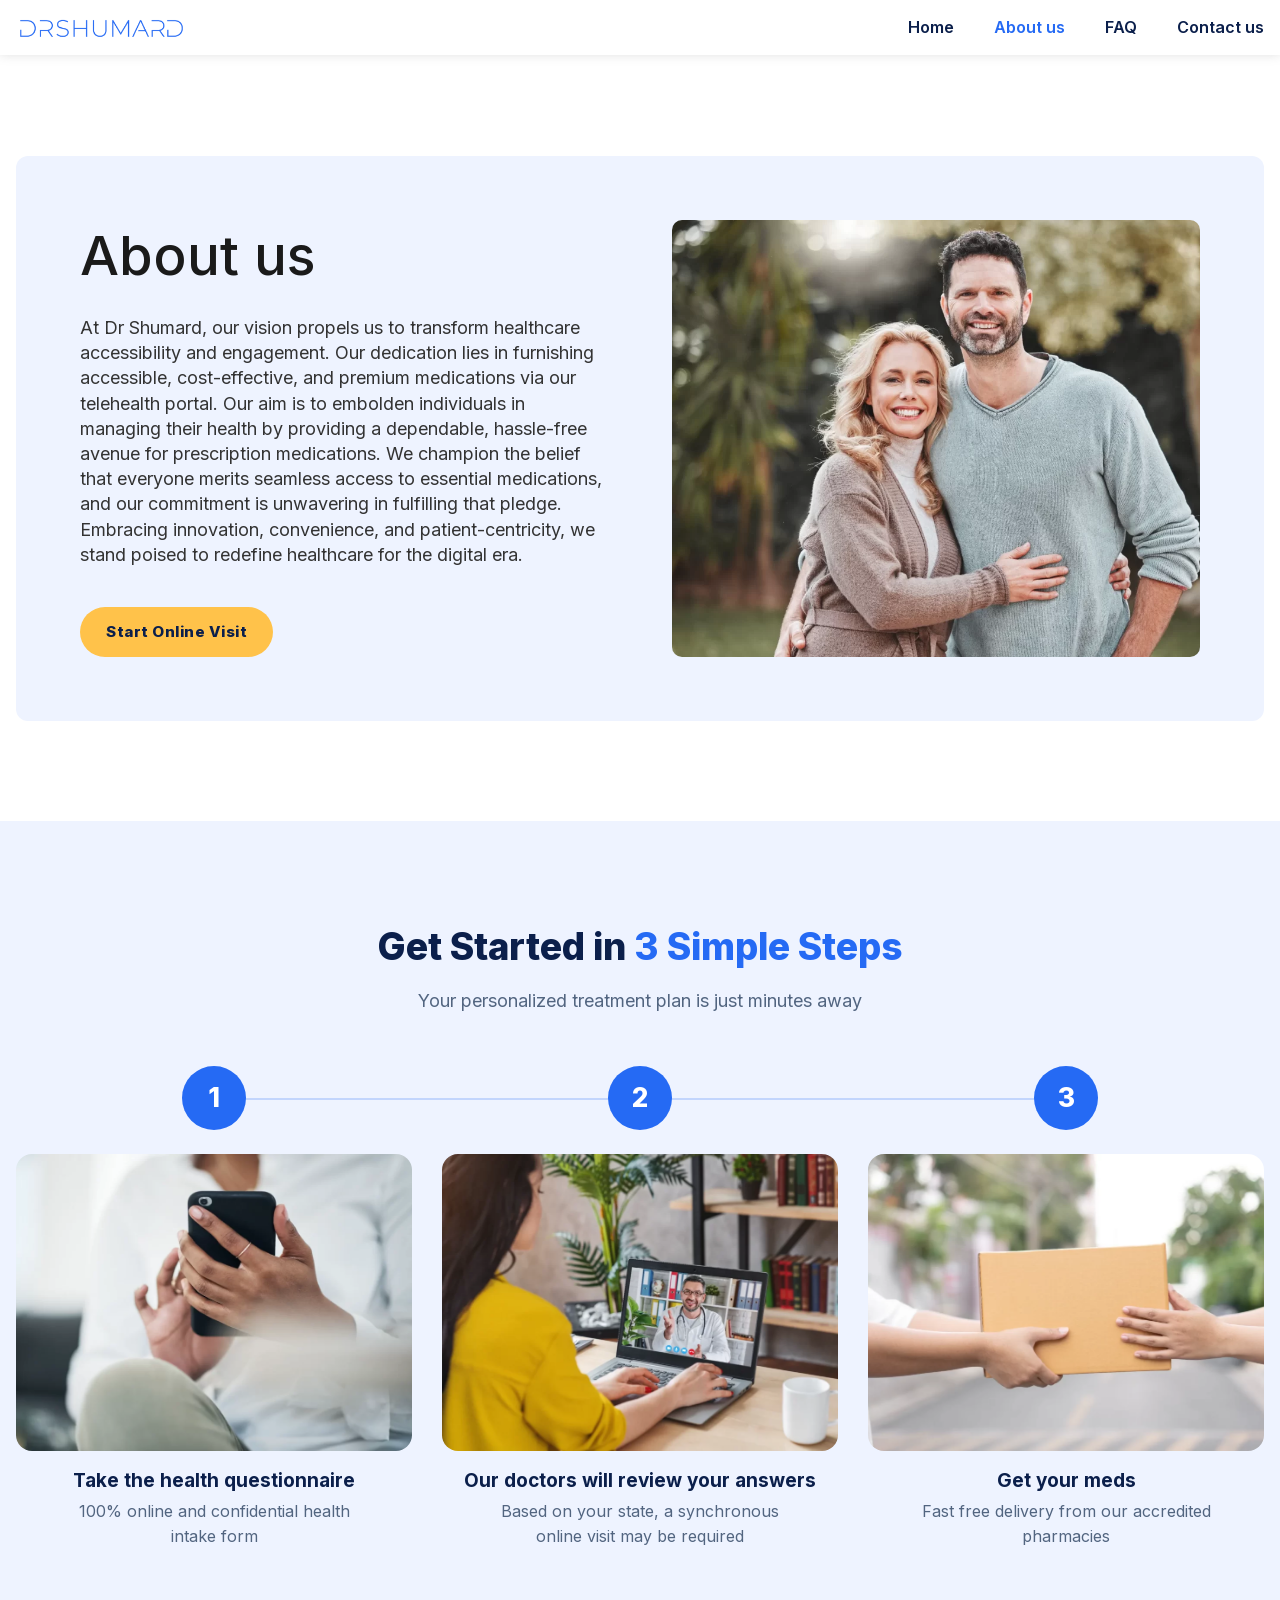
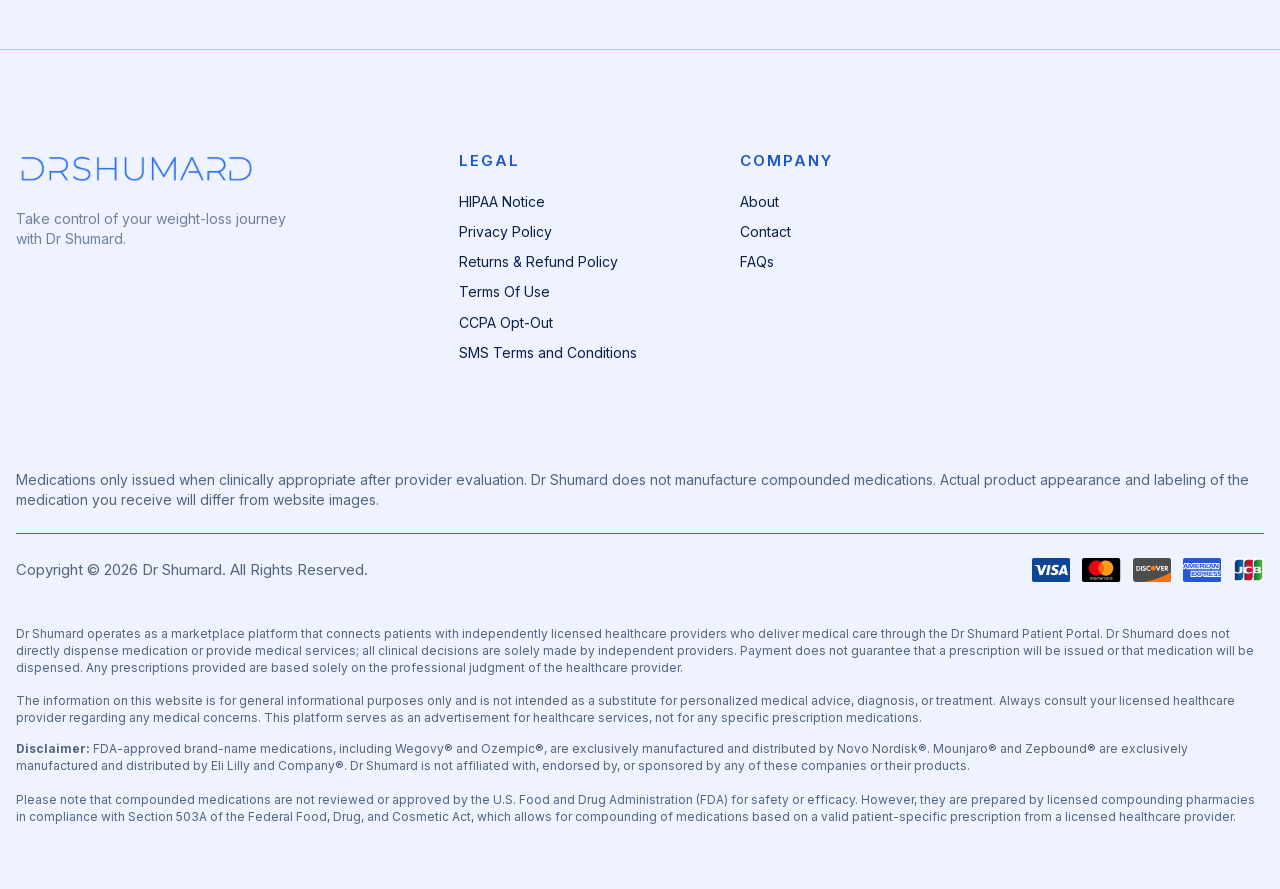
==== commit a4626819: "Comment out header login button on desktop and mobile" ====
--- a/about/index.html
+++ b/about/index.html
@@ -5,6 +5,18 @@
   <meta name="viewport" content="width=device-width, initial-scale=1">
   <title>About Us – Dr Shumard</title>
   <link rel="canonical" href="https://drshumard.com/about/">
+  <link rel="icon" href="/assets/img/favicon.svg" type="image/svg+xml">
+  <meta name="theme-color" content="#256AF4">
+  <meta name="description" content="Learn how Dr Shumard&#x27;s online weight loss program works: a confidential intake, licensed provider review, and medication shipped to your door when appropriate.">
+  <meta property="og:site_name" content="Dr Shumard">
+  <meta property="og:type" content="website">
+  <meta property="og:title" content="About Us – Dr Shumard">
+  <meta property="og:description" content="Learn how Dr Shumard&#x27;s online weight loss program works: a confidential intake, licensed provider review, and medication shipped to your door when appropriate.">
+  <meta property="og:url" content="https://drshumard.com/about/">
+  <meta property="og:image" content="https://drshumard.com/assets/img/dr-shumard.jpg">
+  <meta property="og:image:width" content="960">
+  <meta property="og:image:height" content="1000">
+  <meta name="twitter:card" content="summary">
   <link rel="preload" href="/assets/fonts/inter-var.woff2" as="font" type="font/woff2" crossorigin>
   <link rel="stylesheet" href="/assets/css/style.css">
   <!-- WhiteLabelMD intake + tracking scripts, carried over from the original site -->
@@ -58,7 +70,7 @@
           <li><a href="/about/" aria-current="page">About us</a></li>
           <li><a href="/faq/">FAQ</a></li>
           <li><a href="/contact-us/">Contact us</a></li>
-          <li><a class="btn header-btn" href="https://drshumard.practicebetter.io/#/signin" target="_blank" rel="noopener">Log in</a></li>
+          <!-- <li><a class="btn header-btn" href="https://drshumard.practicebetter.io/#/signin" target="_blank" rel="noopener">Log in</a></li> -->
           </ul>
           <button class="site-nav__toggle" type="button" aria-expanded="false" aria-controls="site-menu" aria-label="Open menu"><span class="site-nav__bars"><span></span></span></button>
         </nav>
